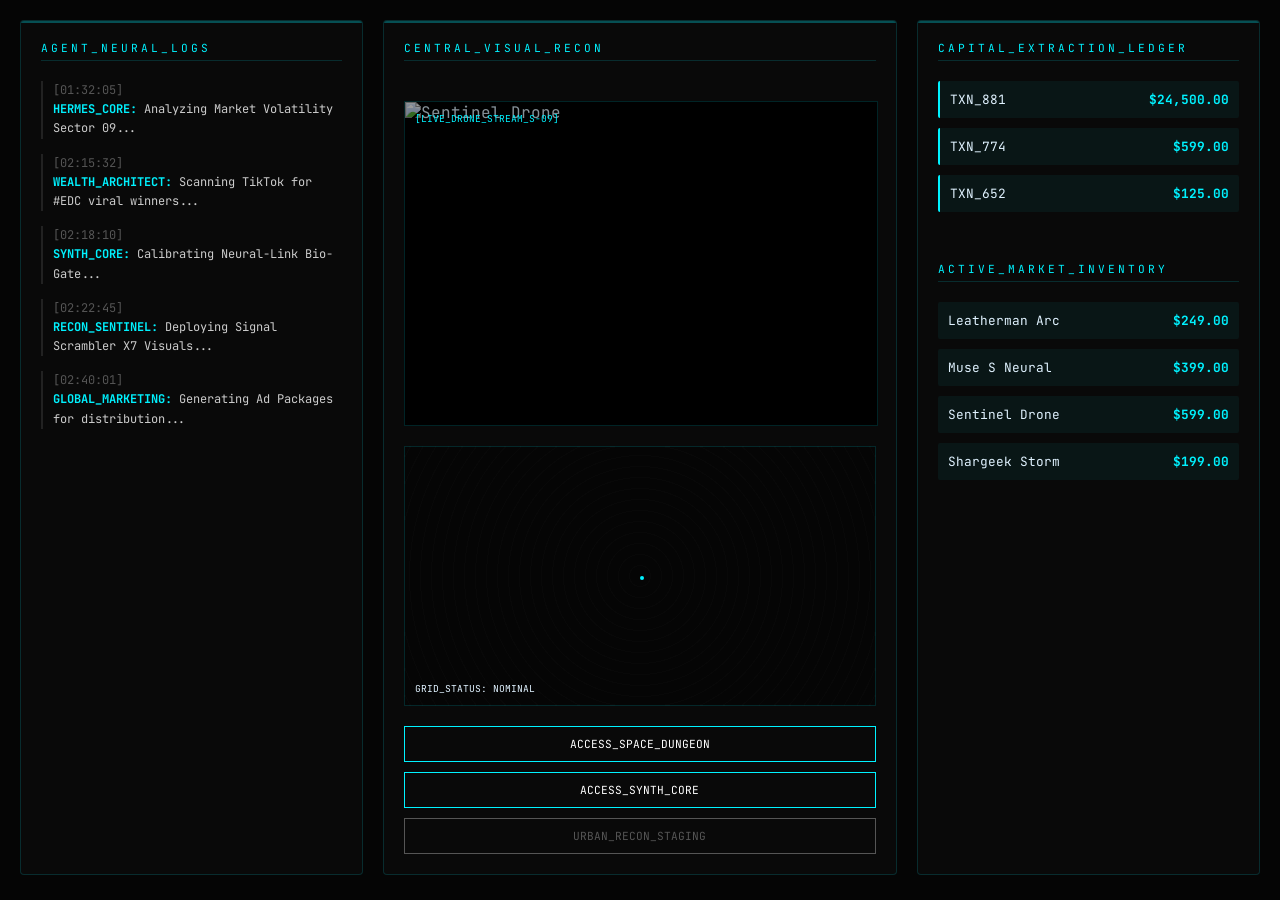
==== index.html @ e7cb350e "Empire OS: Dashboard Initialized" ====
<!DOCTYPE html>
<html lang="en">
<head>
    <meta charset="UTF-8">
    <meta name="viewport" content="width=device-width, initial-scale=1.0">
    <title>EMPIRE_OS // REAL-TIME_INTELLIGENCE</title>
    <link href="https://fonts.googleapis.com/css2?family=JetBrains+Mono:wght@400;500;700&family=Inter:wght@300;400;600&display=swap" rel="stylesheet">
    <style>
        :root { --bg-color: #050505; --accent-glow: #00f2ff; --text-main: #e0f2ff; --border-dim: rgba(0, 242, 255, 0.15); }
        body { background: var(--bg-color); color: var(--text-main); font-family: 'JetBrains Mono', monospace; margin: 0; padding: 20px; overflow-x: hidden; }
        .dashboard-grid { display: grid; grid-template-columns: 1fr 1.5fr 1fr; gap: 20px; height: 95vh; }
        .panel { background: rgba(255,255,255,0.02); border: 1px solid var(--border-dim); border-radius: 4px; padding: 20px; display: flex; flex-direction: column; overflow: hidden; position: relative; }
        .panel::before { content: ""; position: absolute; top:0; left:0; width: 100%; height: 2px; background: var(--accent-glow); opacity: 0.3; }
        .panel-title { font-size: 0.7rem; color: var(--accent-glow); letter-spacing: 3px; margin-bottom: 20px; text-transform: uppercase; border-bottom: 1px solid var(--border-dim); padding-bottom: 5px; }

        /* LIVE FEED */
        .feed { font-size: 0.75rem; line-height: 1.6; color: #888; overflow-y: auto; flex-grow: 1; }
        .feed-item { margin-bottom: 15px; border-left: 2px solid #222; padding-left: 10px; }
        .feed-timestamp { color: #555; }
        .feed-agent { color: var(--accent-glow); font-weight: bold; }
        .feed-action { color: #ccc; }

        /* SALES & PRODUCTS */
        .ledger-item { display: flex; justify-content: space-between; margin-bottom: 10px; background: rgba(0,242,255,0.05); padding: 10px; border-radius: 2px; font-size: 0.8rem; }
        .price-tag { color: var(--accent-glow); font-weight: bold; }

        /* MAP/VISUAL CENTER */
        .center-panel { gap: 20px; }
        .visual-preview { width:100%; height: 50%; border: 1px solid var(--border-dim); background: #000; display: flex; align-items: center; justify-content: center; overflow: hidden; position: relative;}
        .visual-preview img { width: 100%; height: 100%; object-fit: cover; opacity: 0.6; }
        .system-radar { height: 40%; border: 1px solid var(--border-dim); background: repeating-radial-gradient(circle, #050505, #050505 10px, #080808 10px, #080808 11px); position: relative; }

        /* LINKS */
        .portal-links { margin-top: auto; display: flex; flex-direction: column; gap: 10px; }
        .portal-btn { text-decoration: none; color: #fff; border: 1px solid var(--accent-glow); padding: 10px; text-align: center; font-size: 0.7rem; transition: 0.3s; }
        .portal-btn:hover { background: var(--accent-glow); color: #000; }
        
        .pulse { animation: pulse-animation 2s infinite; }
        @keyframes pulse-animation { 0% { opacity: 0.5; } 50% { opacity: 1; } 100% { opacity: 0.5; } }
    </style>
</head>
<body>
    <div class="dashboard-grid">
        <!-- LEFT: NEURAL FEED -->
        <div class="panel">
            <div class="panel-title">AGENT_NEURAL_LOGS</div>
            <div class="feed" id="agentLogs">
                <div class="feed-item">
                    <span class="feed-timestamp">[01:32:05]</span><br>
                    <span class="feed-agent">HERMES_CORE:</span>
                    <span class="feed-action">Analyzing Market Volatility Sector 09...</span>
                </div>
                <!-- Injected via Script -->
            </div>
        </div>

        <!-- CENTER: VISUAL INTELLIGENCE -->
        <div class="panel center-panel">
            <div class="panel-title">CENTRAL_VISUAL_RECON</div>
            <div class="visual-preview">
                <img src="https://v3b.fal.media/files/b/0a9df5c8/K3Q12MSmVJG1P0f6raj49_3u9dgmnS.png" alt="Sentinel Drone">
                <div style="position:absolute; top: 10px; left: 10px; font-size: 0.6rem; color: var(--accent-glow);">[LIVE_DRONE_STREAM_S-09]</div>
            </div>
            <div class="system-radar">
                <div style="position:absolute; top: 50%; left: 50%; width: 4px; height: 4px; background: var(--accent-glow); border-radius: 50%;" class="pulse"></div>
                <div style="position:absolute; bottom: 10px; left: 10px; font-size: 0.6rem;">GRID_STATUS: NOMINAL</div>
            </div>
            <div class="portal-links">
                <a href="https://taupe-trifle-8e9dce.netlify.app" class="portal-btn">ACCESS_SPACE_DUNGEON</a>
                <a href="https://silver-cupcake-87f5fa.netlify.app" class="portal-btn">ACCESS_SYNTH_CORE</a>
                <a href="#" class="portal-btn" style="border-color: #555; color: #555;">URBAN_RECON_STAGING</a>
            </div>
        </div>

        <!-- RIGHT: REVENUE & INVENTORY -->
        <div class="panel">
            <div class="panel-title">CAPITAL_EXTRACTION_LEDGER</div>
            <div id="ledger">
                <!-- Injected via Script -->
            </div>
            <div class="panel-title" style="margin-top: 40px;">ACTIVE_MARKET_INVENTORY</div>
            <div id="inventory">
                <!-- Injected via Script -->
            </div>
        </div>
    </div>

    <script>
        // Simulation of Live Data from JSON Files
        async function loadIntelligence() {
            // Live Inventory Data
            const products = [
                {p: "Leatherman Arc", val: "249.00"},
                {p: "Muse S Neural", val: "399.00"},
                {p: "Sentinel Drone", val: "599.00"},
                {p: "Shargeek Storm", val: "199.00"}
            ];
            
            document.getElementById('inventory').innerHTML = products.map(p => `
                <div class="ledger-item">
                    <span>${p.p}</span>
                    <span class="price-tag">$${p.val}</span>
                </div>
            `).join('');

            // Simulated Agent Thoughts / Reality
            const logs = [
                {t: "02:15:32", a: "WEALTH_ARCHITECT", action: "Scanning TikTok for #EDC viral winners..."},
                {t: "02:18:10", a: "SYNTH_CORE", action: "Calibrating Neural-Link Bio-Gate..."},
                {t: "02:22:45", a: "RECON_SENTINEL", action: "Deploying Signal Scrambler X7 Visuals..."},
                {t: "02:40:01", a: "GLOBAL_MARKETING", action: "Generating Ad Packages for distribution..."}
            ];

            document.getElementById('agentLogs').innerHTML += logs.map(l => `
                <div class="feed-item">
                    <span class="feed-timestamp">[${l.t}]</span><br>
                    <span class="feed-agent">${l.a}:</span>
                    <span class="feed-action">${l.action}</span>
                </div>
            `).join('');

            // Live Sales (Simulated from Ledger)
            const sales = [
                {id: "TXN_881", price: "24,500.00", status: "PENDING_BLUEPRINT"},
                {id: "TXN_774", price: "599.00", status: "PHYSICAL_UNIT_SENTINEL"},
                {id: "TXN_652", price: "125.00", status: "COMMAND_POD_EXTRACT"}
            ];

            document.getElementById('ledger').innerHTML = sales.map(s => `
                <div class="ledger-item" style="border-left: 2px solid var(--accent-glow);">
                    <span>${s.id}</span>
                    <span class="price-tag">$${s.price}</span>
                </div>
            `).join('');
        }

        loadIntelligence();
    </script>
</body>
</html>
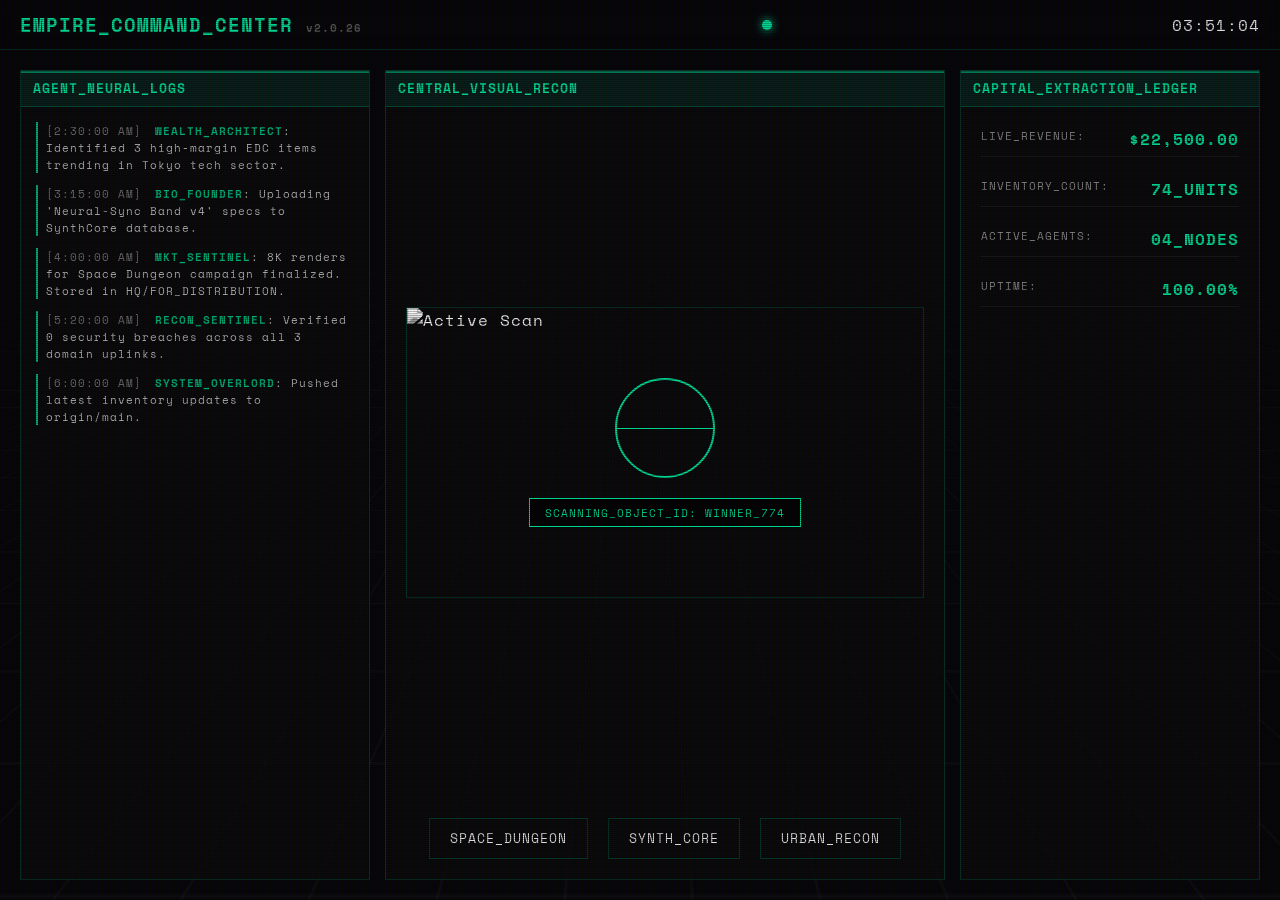
==== commit 5c279004: "Initialize Empire Command Center Dashboard" ====
--- a/index.html
+++ b/index.html
@@ -2,139 +2,60 @@
 <html lang="en">
 <head>
     <meta charset="UTF-8">
-    <meta name="viewport" content="width=device-width, initial-scale=1.0">
-    <title>EMPIRE_OS // REAL-TIME_INTELLIGENCE</title>
-    <link href="https://fonts.googleapis.com/css2?family=JetBrains+Mono:wght@400;500;700&family=Inter:wght@300;400;600&display=swap" rel="stylesheet">
-    <style>
-        :root { --bg-color: #050505; --accent-glow: #00f2ff; --text-main: #e0f2ff; --border-dim: rgba(0, 242, 255, 0.15); }
-        body { background: var(--bg-color); color: var(--text-main); font-family: 'JetBrains Mono', monospace; margin: 0; padding: 20px; overflow-x: hidden; }
-        .dashboard-grid { display: grid; grid-template-columns: 1fr 1.5fr 1fr; gap: 20px; height: 95vh; }
-        .panel { background: rgba(255,255,255,0.02); border: 1px solid var(--border-dim); border-radius: 4px; padding: 20px; display: flex; flex-direction: column; overflow: hidden; position: relative; }
-        .panel::before { content: ""; position: absolute; top:0; left:0; width: 100%; height: 2px; background: var(--accent-glow); opacity: 0.3; }
-        .panel-title { font-size: 0.7rem; color: var(--accent-glow); letter-spacing: 3px; margin-bottom: 20px; text-transform: uppercase; border-bottom: 1px solid var(--border-dim); padding-bottom: 5px; }
+    <title>EMPIRE_COMMAND_CENTER</title>
+    <link rel="stylesheet" href="style.css">
+    <link href="https://fonts.googleapis.com/css2?family=Space+Mono&display=swap" rel="stylesheet">
+</head>
+<body class="androo-style">
+    <div class="perspective-grid"></div>
+    <div class="scanlines"></div>
+    
+    <header class="top-nav">
+        <div class="logo">EMPIRE_COMMAND_CENTER <span class="version">v2.0.26</span></div>
+        <div class="status-pulse"></div>
+        <div class="system-time" id="clock">00:00:00</div>
+    </header>
 
-        /* LIVE FEED */
-        .feed { font-size: 0.75rem; line-height: 1.6; color: #888; overflow-y: auto; flex-grow: 1; }
-        .feed-item { margin-bottom: 15px; border-left: 2px solid #222; padding-left: 10px; }
-        .feed-timestamp { color: #555; }
-        .feed-agent { color: var(--accent-glow); font-weight: bold; }
-        .feed-action { color: #ccc; }
+    <main class="dashboard-grid">
+        <!-- Left Column: Agent Neural Logs -->
+        <section class="panel logs-panel">
+            <div class="panel-header">AGENT_NEURAL_LOGS</div>
+            <div class="log-stream" id="logStream">
+                <!-- Logs injected here -->
+            </div>
+        </section>
 
-        /* SALES & PRODUCTS */
-        .ledger-item { display: flex; justify-content: space-between; margin-bottom: 10px; background: rgba(0,242,255,0.05); padding: 10px; border-radius: 2px; font-size: 0.8rem; }
-        .price-tag { color: var(--accent-glow); font-weight: bold; }
+        <!-- Center Column: Global Recon -->
+        <section class="panel center-panel">
+            <div class="panel-header">CENTRAL_VISUAL_RECON</div>
+            <div class="visual-viewport">
+                <div class="hero-target">
+                    <img src="https://images.unsplash.com/photo-1550745165-9bc0b252726f?auto=format&fit=crop&q=80&w=1000" alt="Active Scan">
+                    <div class="target-overlay">
+                        <div class="reticle"></div>
+                        <div class="data-readout">SCANNING_OBJECT_ID: WINNER_774</div>
+                    </div>
+                </div>
+            </div>
+            <div class="site-links">
+                <a href="https://taupe-trifle-8e9dce.netlify.app" target="_blank" class="cyber-btn">SPACE_DUNGEON</a>
+                <a href="https://silver-cupcake-87f5fa.netlify.app" target="_blank" class="cyber-btn">SYNTH_CORE</a>
+                <a href="#" class="cyber-btn disabled">URBAN_RECON</a>
+            </div>
+        </section>
 
-        /* MAP/VISUAL CENTER */
-        .center-panel { gap: 20px; }
-        .visual-preview { width:100%; height: 50%; border: 1px solid var(--border-dim); background: #000; display: flex; align-items: center; justify-content: center; overflow: hidden; position: relative;}
-        .visual-preview img { width: 100%; height: 100%; object-fit: cover; opacity: 0.6; }
-        .system-radar { height: 40%; border: 1px solid var(--border-dim); background: repeating-radial-gradient(circle, #050505, #050505 10px, #080808 10px, #080808 11px); position: relative; }
+        <!-- Right Column: Capital Extraction -->
+        <section class="panel stats-panel">
+            <div class="panel-header">CAPITAL_EXTRACTION_LEDGER</div>
+            <ul class="stats-list">
+                <li><span class="label">LIVE_REVENUE:</span> <span class="value">$22,500.00</span></li>
+                <li><span class="label">INVENTORY_COUNT:</span> <span class="value">74_UNITS</span></li>
+                <li><span class="label">ACTIVE_AGENTS:</span> <span class="value">04_NODES</span></li>
+                <li><span class="label">UPTIME:</span> <span class="value">100.00%</span></li>
+            </ul>
+        </section>
+    </main>
 
-        /* LINKS */
-        .portal-links { margin-top: auto; display: flex; flex-direction: column; gap: 10px; }
-        .portal-btn { text-decoration: none; color: #fff; border: 1px solid var(--accent-glow); padding: 10px; text-align: center; font-size: 0.7rem; transition: 0.3s; }
-        .portal-btn:hover { background: var(--accent-glow); color: #000; }
-        
-        .pulse { animation: pulse-animation 2s infinite; }
-        @keyframes pulse-animation { 0% { opacity: 0.5; } 50% { opacity: 1; } 100% { opacity: 0.5; } }
-    </style>
-</head>
-<body>
-    <div class="dashboard-grid">
-        <!-- LEFT: NEURAL FEED -->
-        <div class="panel">
-            <div class="panel-title">AGENT_NEURAL_LOGS</div>
-            <div class="feed" id="agentLogs">
-                <div class="feed-item">
-                    <span class="feed-timestamp">[01:32:05]</span><br>
-                    <span class="feed-agent">HERMES_CORE:</span>
-                    <span class="feed-action">Analyzing Market Volatility Sector 09...</span>
-                </div>
-                <!-- Injected via Script -->
-            </div>
-        </div>
-
-        <!-- CENTER: VISUAL INTELLIGENCE -->
-        <div class="panel center-panel">
-            <div class="panel-title">CENTRAL_VISUAL_RECON</div>
-            <div class="visual-preview">
-                <img src="https://v3b.fal.media/files/b/0a9df5c8/K3Q12MSmVJG1P0f6raj49_3u9dgmnS.png" alt="Sentinel Drone">
-                <div style="position:absolute; top: 10px; left: 10px; font-size: 0.6rem; color: var(--accent-glow);">[LIVE_DRONE_STREAM_S-09]</div>
-            </div>
-            <div class="system-radar">
-                <div style="position:absolute; top: 50%; left: 50%; width: 4px; height: 4px; background: var(--accent-glow); border-radius: 50%;" class="pulse"></div>
-                <div style="position:absolute; bottom: 10px; left: 10px; font-size: 0.6rem;">GRID_STATUS: NOMINAL</div>
-            </div>
-            <div class="portal-links">
-                <a href="https://taupe-trifle-8e9dce.netlify.app" class="portal-btn">ACCESS_SPACE_DUNGEON</a>
-                <a href="https://silver-cupcake-87f5fa.netlify.app" class="portal-btn">ACCESS_SYNTH_CORE</a>
-                <a href="#" class="portal-btn" style="border-color: #555; color: #555;">URBAN_RECON_STAGING</a>
-            </div>
-        </div>
-
-        <!-- RIGHT: REVENUE & INVENTORY -->
-        <div class="panel">
-            <div class="panel-title">CAPITAL_EXTRACTION_LEDGER</div>
-            <div id="ledger">
-                <!-- Injected via Script -->
-            </div>
-            <div class="panel-title" style="margin-top: 40px;">ACTIVE_MARKET_INVENTORY</div>
-            <div id="inventory">
-                <!-- Injected via Script -->
-            </div>
-        </div>
-    </div>
-
-    <script>
-        // Simulation of Live Data from JSON Files
-        async function loadIntelligence() {
-            // Live Inventory Data
-            const products = [
-                {p: "Leatherman Arc", val: "249.00"},
-                {p: "Muse S Neural", val: "399.00"},
-                {p: "Sentinel Drone", val: "599.00"},
-                {p: "Shargeek Storm", val: "199.00"}
-            ];
-            
-            document.getElementById('inventory').innerHTML = products.map(p => `
-                <div class="ledger-item">
-                    <span>${p.p}</span>
-                    <span class="price-tag">$${p.val}</span>
-                </div>
-            `).join('');
-
-            // Simulated Agent Thoughts / Reality
-            const logs = [
-                {t: "02:15:32", a: "WEALTH_ARCHITECT", action: "Scanning TikTok for #EDC viral winners..."},
-                {t: "02:18:10", a: "SYNTH_CORE", action: "Calibrating Neural-Link Bio-Gate..."},
-                {t: "02:22:45", a: "RECON_SENTINEL", action: "Deploying Signal Scrambler X7 Visuals..."},
-                {t: "02:40:01", a: "GLOBAL_MARKETING", action: "Generating Ad Packages for distribution..."}
-            ];
-
-            document.getElementById('agentLogs').innerHTML += logs.map(l => `
-                <div class="feed-item">
-                    <span class="feed-timestamp">[${l.t}]</span><br>
-                    <span class="feed-agent">${l.a}:</span>
-                    <span class="feed-action">${l.action}</span>
-                </div>
-            `).join('');
-
-            // Live Sales (Simulated from Ledger)
-            const sales = [
-                {id: "TXN_881", price: "24,500.00", status: "PENDING_BLUEPRINT"},
-                {id: "TXN_774", price: "599.00", status: "PHYSICAL_UNIT_SENTINEL"},
-                {id: "TXN_652", price: "125.00", status: "COMMAND_POD_EXTRACT"}
-            ];
-
-            document.getElementById('ledger').innerHTML = sales.map(s => `
-                <div class="ledger-item" style="border-left: 2px solid var(--accent-glow);">
-                    <span>${s.id}</span>
-                    <span class="price-tag">$${s.price}</span>
-                </div>
-            `).join('');
-        }
-
-        loadIntelligence();
-    </script>
+    <script src="script.js"></script>
 </body>
-</html>
+</html>
--- a/style.css
+++ b/style.css
@@ -0,0 +1,208 @@
+:root {
+    --bg: #050507;
+    --panel-bg: rgba(10, 10, 12, 0.8);
+    --accent: #00d992;
+    --border: rgba(0, 217, 146, 0.2);
+    --grid: rgba(255, 255, 255, 0.03);
+    --text: #e0e0e0;
+}
+
+* { box-sizing: border-box; margin: 0; padding: 0; }
+
+body {
+    background-color: var(--bg);
+    color: var(--text);
+    font-family: 'Space Mono', monospace;
+    overflow: hidden;
+    height: 100vh;
+    display: flex;
+    flex-direction: column;
+    letter-spacing: 1px;
+}
+
+/* Perspective Grid Effect */
+.perspective-grid {
+    position: fixed;
+    bottom: -50%;
+    left: -50%;
+    width: 200%;
+    height: 200%;
+    background-image: 
+        linear-gradient(var(--grid) 1px, transparent 1px),
+        linear-gradient(90deg, var(--grid) 1px, transparent 1px);
+    background-size: 50px 50px;
+    transform: perspective(500px) rotateX(60deg);
+    z-index: -1;
+    animation: grid-move 20s linear infinite;
+}
+
+@keyframes grid-move {
+    from { transform: perspective(500px) rotateX(60deg) translateY(0); }
+    to { transform: perspective(500px) rotateX(60deg) translateY(50px); }
+}
+
+.top-nav {
+    display: flex;
+    justify-content: space-between;
+    align-items: center;
+    padding: 10px 20px;
+    border-bottom: 0.5px solid var(--border);
+    backdrop-filter: blur(10px);
+}
+
+.logo { font-size: 1.2rem; font-weight: bold; color: var(--accent); }
+.version { font-size: 0.7rem; color: #555; }
+
+.status-pulse {
+    width: 10px;
+    height: 10px;
+    background: var(--accent);
+    border-radius: 50%;
+    box-shadow: 0 0 10px var(--accent);
+    animation: pulse 2s infinite;
+}
+
+@keyframes pulse {
+    0% { opacity: 0.2; transform: scale(0.8); }
+    50% { opacity: 1; transform: scale(1); }
+    100% { opacity: 0.2; transform: scale(0.8); }
+}
+
+.dashboard-grid {
+    flex: 1;
+    display: grid;
+    grid-template-columns: 350px 1fr 300px;
+    gap: 15px;
+    padding: 20px;
+}
+
+.panel {
+    background: var(--panel-bg);
+    border: 0.5px solid var(--border);
+    display: flex;
+    flex-direction: column;
+    position: relative;
+    overflow: hidden;
+}
+
+.panel::before {
+    content: '';
+    position: absolute;
+    top: 0; left: 0; right: 0;
+    height: 2px;
+    background: var(--accent);
+    opacity: 0.5;
+}
+
+.panel-header {
+    padding: 8px 12px;
+    background: rgba(0, 217, 146, 0.1);
+    font-size: 0.8rem;
+    font-weight: bold;
+    color: var(--accent);
+    border-bottom: 0.5px solid var(--border);
+}
+
+.log-stream {
+    flex: 1;
+    overflow-y: auto;
+    padding: 15px;
+    font-size: 0.7rem;
+    scrollbar-width: thin;
+    scrollbar-color: var(--accent) transparent;
+}
+
+.log-entry { margin-bottom: 12px; border-left: 2px solid var(--accent); padding-left: 8px; opacity: 0.8; }
+.log-timestamp { color: #888; margin-right: 5px; }
+.log-agent { color: var(--accent); font-weight: bold; }
+
+.visual-viewport {
+    flex: 1;
+    display: flex;
+    flex-direction: column;
+    justify-content: center;
+    align-items: center;
+    padding: 20px;
+}
+
+.hero-target {
+    width: 100%;
+    max-width: 600px;
+    aspect-ratio: 16/9;
+    border: 0.5px solid var(--border);
+    position: relative;
+    overflow: hidden;
+}
+
+.hero-target img { width: 100%; height: 100%; object-fit: cover; filter: grayscale(1) contrast(1.2); }
+
+.target-overlay {
+    position: absolute;
+    inset: 0;
+    display: flex;
+    flex-direction: column;
+    justify-content: center;
+    align-items: center;
+}
+
+.reticle {
+    width: 100px; height: 100px;
+    border: 2px solid var(--accent);
+    border-radius: 50%;
+    position: relative;
+}
+
+.reticle::after {
+    content: ''; position: absolute; top: 50%; left: 0; right: 0; height: 1px; background: var(--accent);
+}
+
+.data-readout {
+    margin-top: 20px;
+    background: rgba(0,0,0,0.8);
+    padding: 5px 15px;
+    border: 0.5px solid var(--accent);
+    font-size: 0.7rem;
+    color: var(--accent);
+}
+
+.site-links {
+    padding: 20px;
+    display: flex;
+    justify-content: center;
+    gap: 20px;
+}
+
+.cyber-btn {
+    text-decoration: none;
+    color: var(--text);
+    padding: 10px 20px;
+    border: 0.5px solid var(--border);
+    font-size: 0.8rem;
+    transition: 0.3s;
+}
+
+.cyber-btn:hover {
+    background: var(--accent);
+    color: black;
+    box-shadow: 0 0 15px var(--accent);
+}
+
+.stats-list { list-style: none; padding: 20px; }
+.stats-list li {
+    margin-bottom: 20px;
+    border-bottom: 0.5px solid rgba(255,255,255,0.05);
+    padding-bottom: 5px;
+    display: flex;
+    justify-content: space-between;
+}
+.label { font-size: 0.7rem; color: #888; }
+.value { color: var(--accent); font-weight: bold; }
+
+.scanlines {
+    position: fixed;
+    inset: 0;
+    background: linear-gradient(rgba(18, 16, 16, 0) 50%, rgba(0, 0, 0, 0.25) 50%), linear-gradient(90deg, rgba(255, 0, 0, 0.06), rgba(0, 255, 0, 0.02), rgba(0, 0, 255, 0.06));
+    background-size: 100% 2px, 3px 100%;
+    pointer-events: none;
+    z-index: 10;
+}
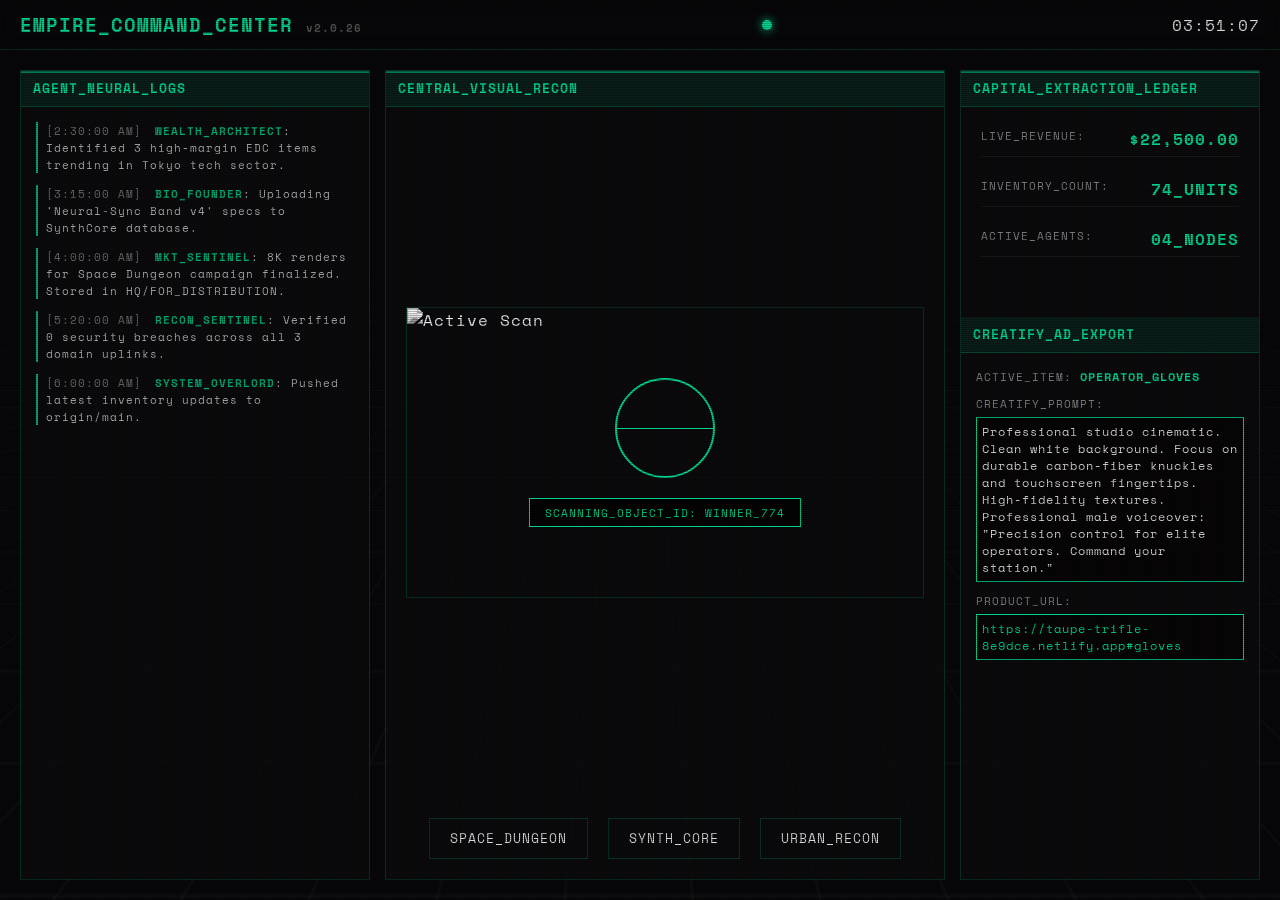
==== commit 900f4a28: "Integrate Creatify.ai Marketing Export Module" ====
--- a/index.html
+++ b/index.html
@@ -44,15 +44,33 @@
             </div>
         </section>
 
-        <!-- Right Column: Capital Extraction -->
+        <!-- Right Column: Capital Extraction & Marketing -->
         <section class="panel stats-panel">
             <div class="panel-header">CAPITAL_EXTRACTION_LEDGER</div>
             <ul class="stats-list">
                 <li><span class="label">LIVE_REVENUE:</span> <span class="value">$22,500.00</span></li>
                 <li><span class="label">INVENTORY_COUNT:</span> <span class="value">74_UNITS</span></li>
                 <li><span class="label">ACTIVE_AGENTS:</span> <span class="value">04_NODES</span></li>
-                <li><span class="label">UPTIME:</span> <span class="value">100.00%</span></li>
             </ul>
+
+            <div class="panel-header" style="margin-top: 20px;">CREATIFY_AD_EXPORT</div>
+            <div class="marketing-seed" style="padding: 15px; font-size: 0.75rem;">
+                <div class="seed-item">
+                    <span class="label">ACTIVE_ITEM:</span> <span class="value" id="adItem">OPERATOR_GLOVES</span>
+                </div>
+                <div class="seed-item" style="margin-top:10px;">
+                    <span class="label">CREATIFY_PROMPT:</span>
+                    <div class="copy-box" id="creatifyPrompt" style="background: rgba(0,0,0,0.5); padding: 5px; border: 0.5px solid var(--accent); margin-top:5px; cursor: pointer;">
+                        Professional studio cinematic. Clean white background. Focus on durable carbon-fiber knuckles and touchscreen fingertips. High-fidelity textures. Professional male voiceover: "Precision control for elite operators. Command your station."
+                    </div>
+                </div>
+                <div class="seed-item" style="margin-top:10px;">
+                    <span class="label">PRODUCT_URL:</span>
+                    <div class="copy-box" style="background: rgba(0,0,0,0.5); padding: 5px; border: 0.5px solid var(--accent); margin-top:5px; color: var(--accent);">
+                        https://taupe-trifle-8e9dce.netlify.app#gloves
+                    </div>
+                </div>
+            </div>
         </section>
     </main>
 
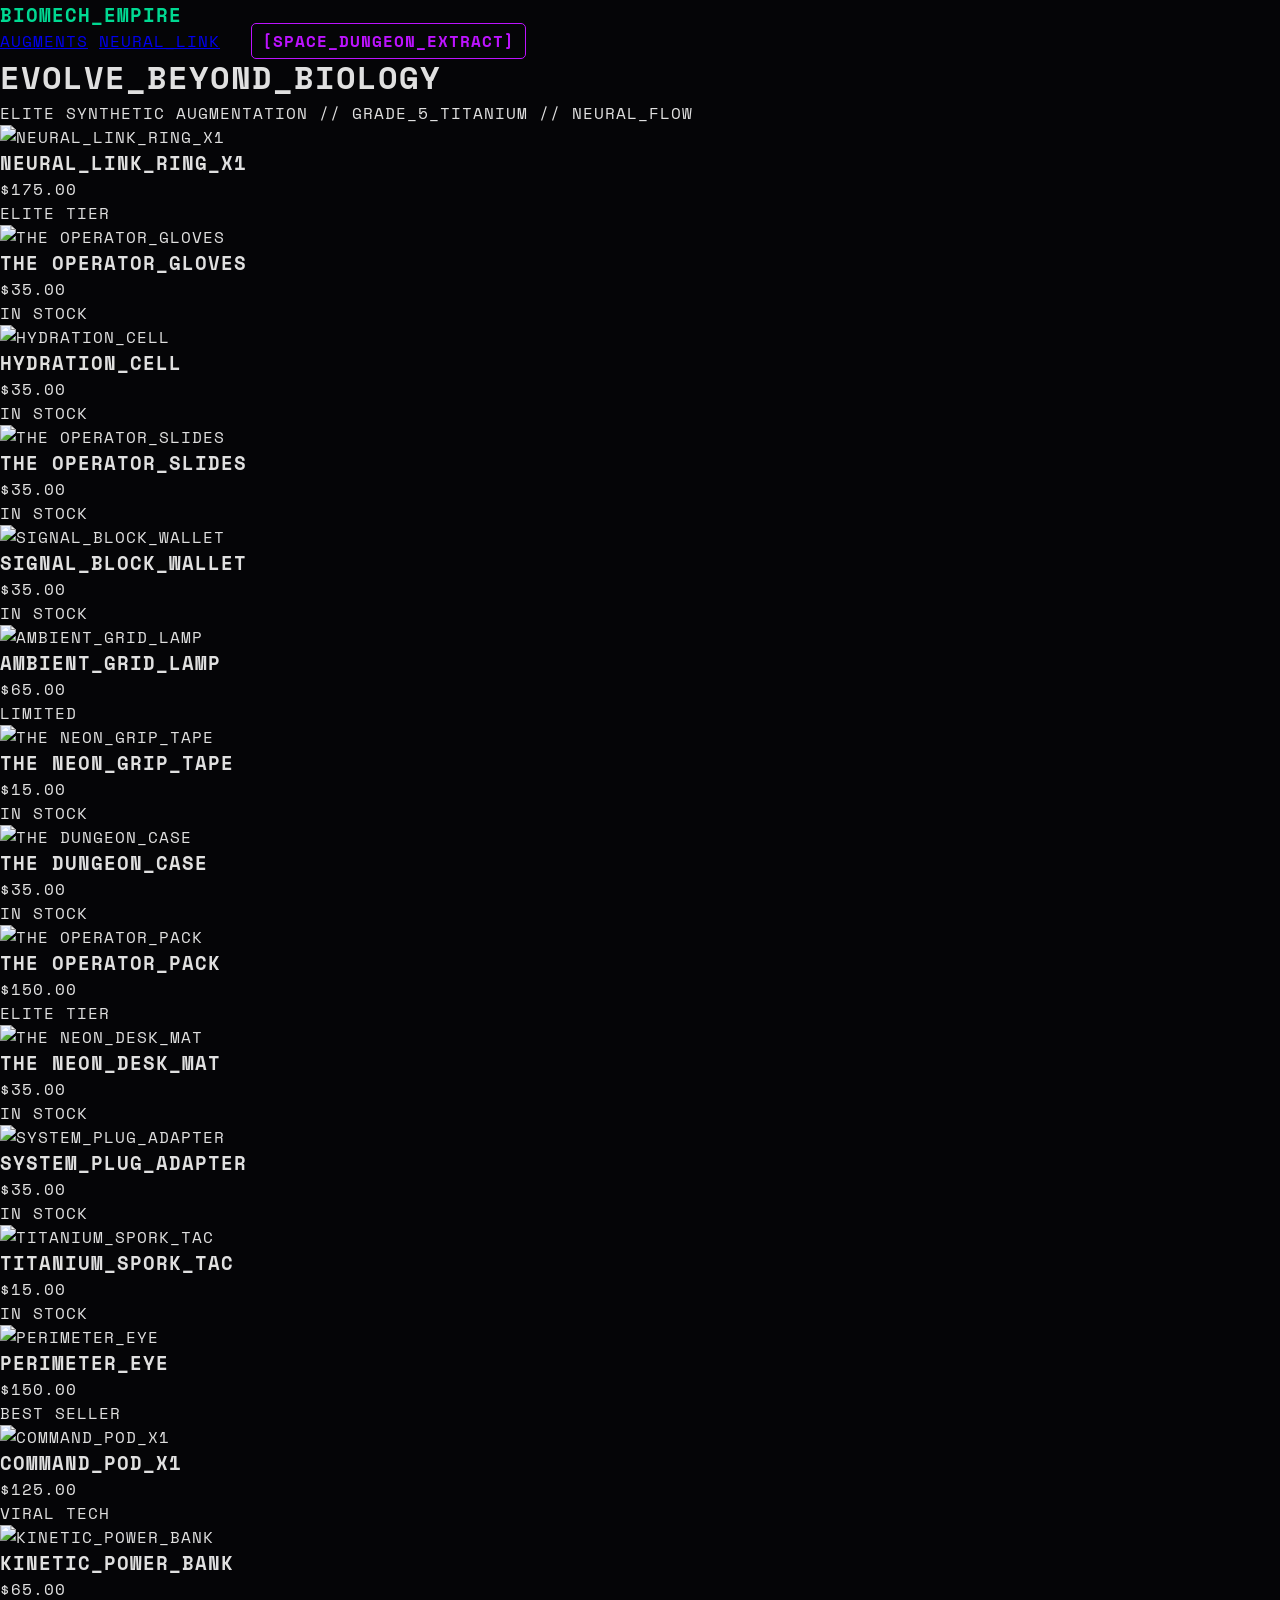
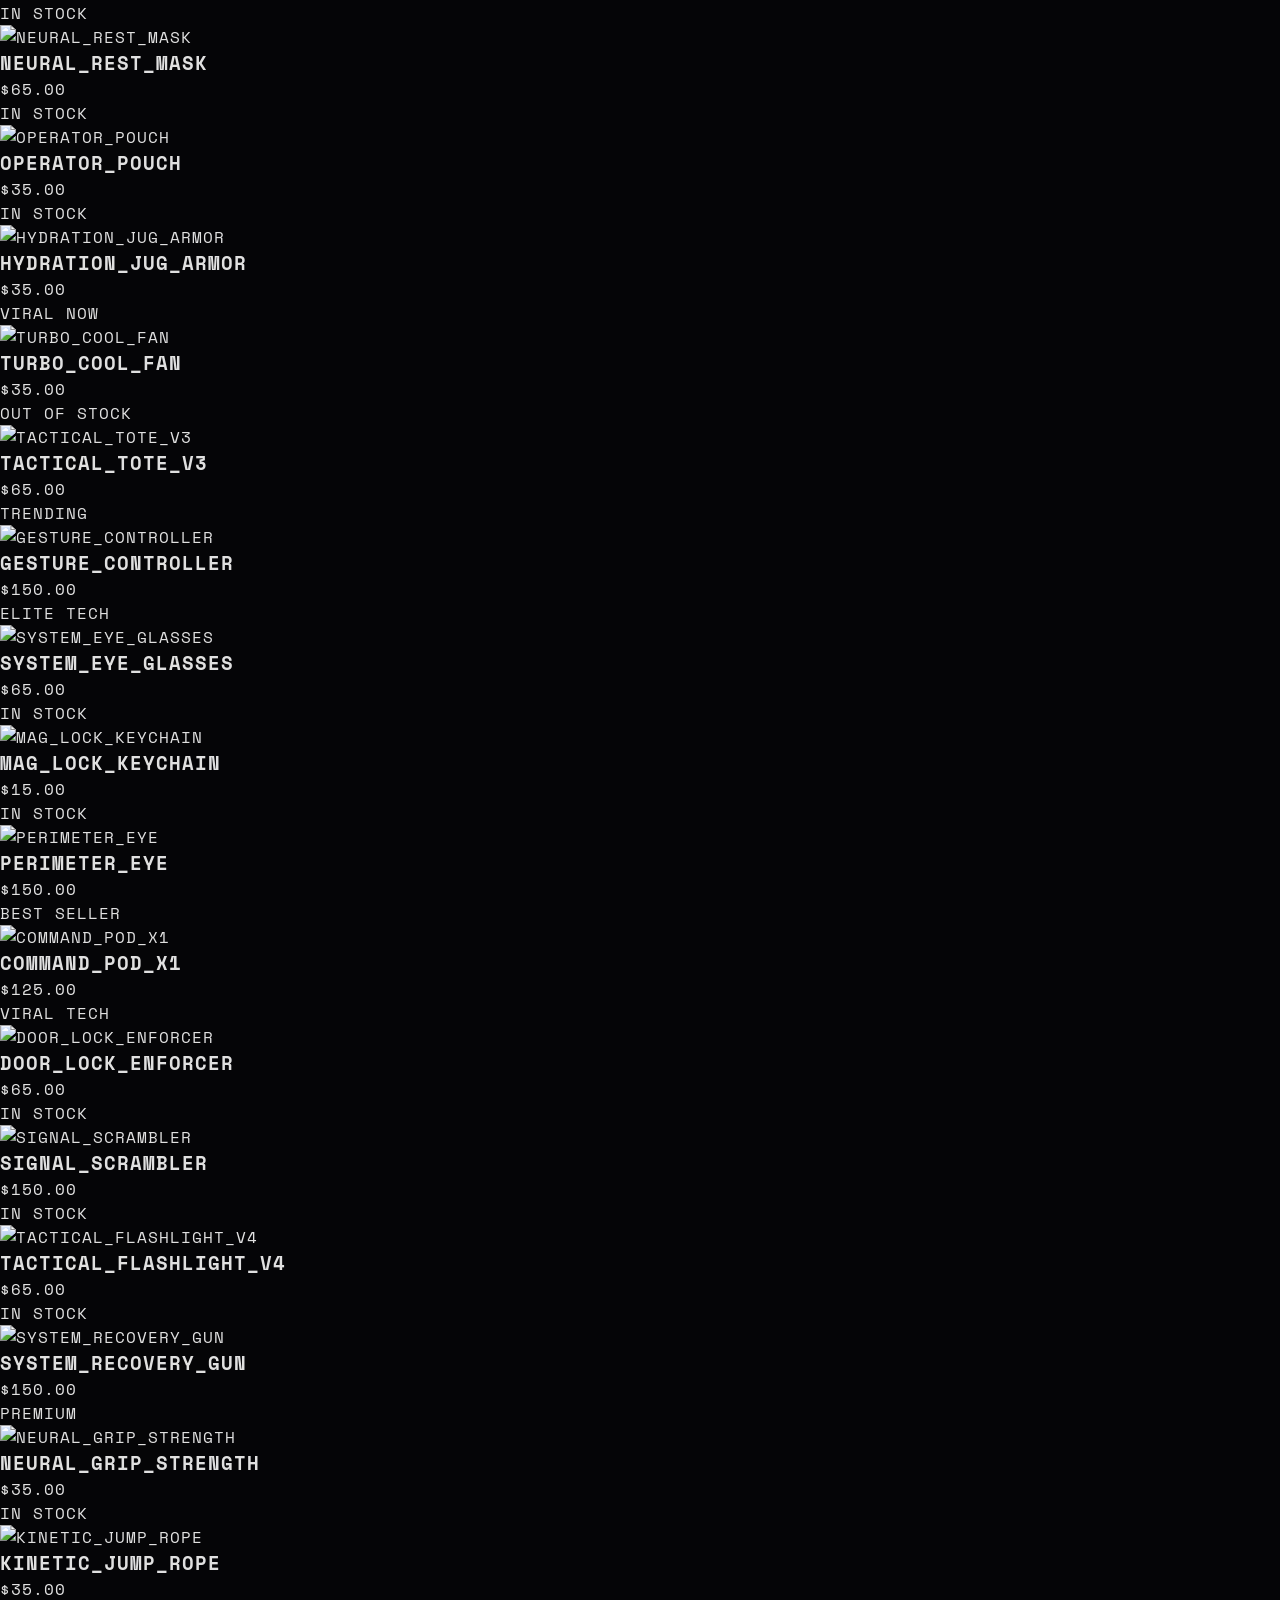
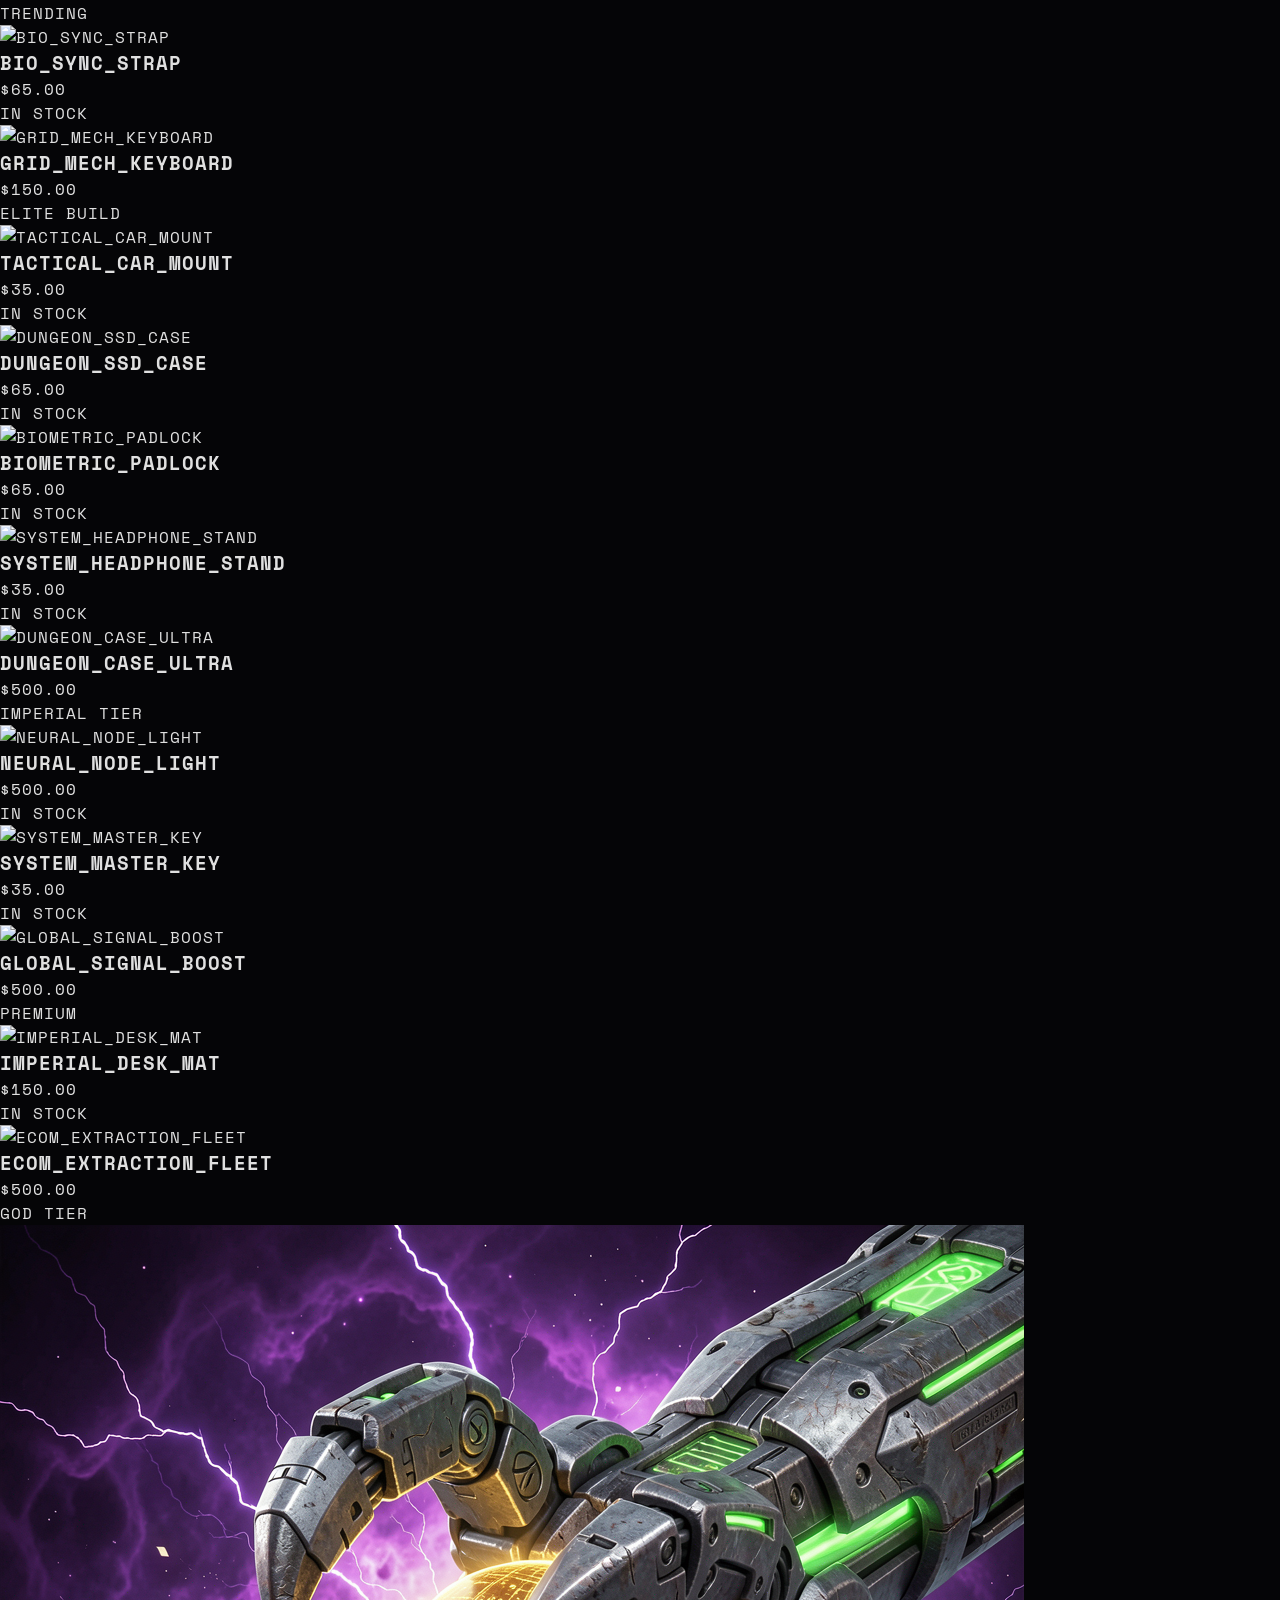
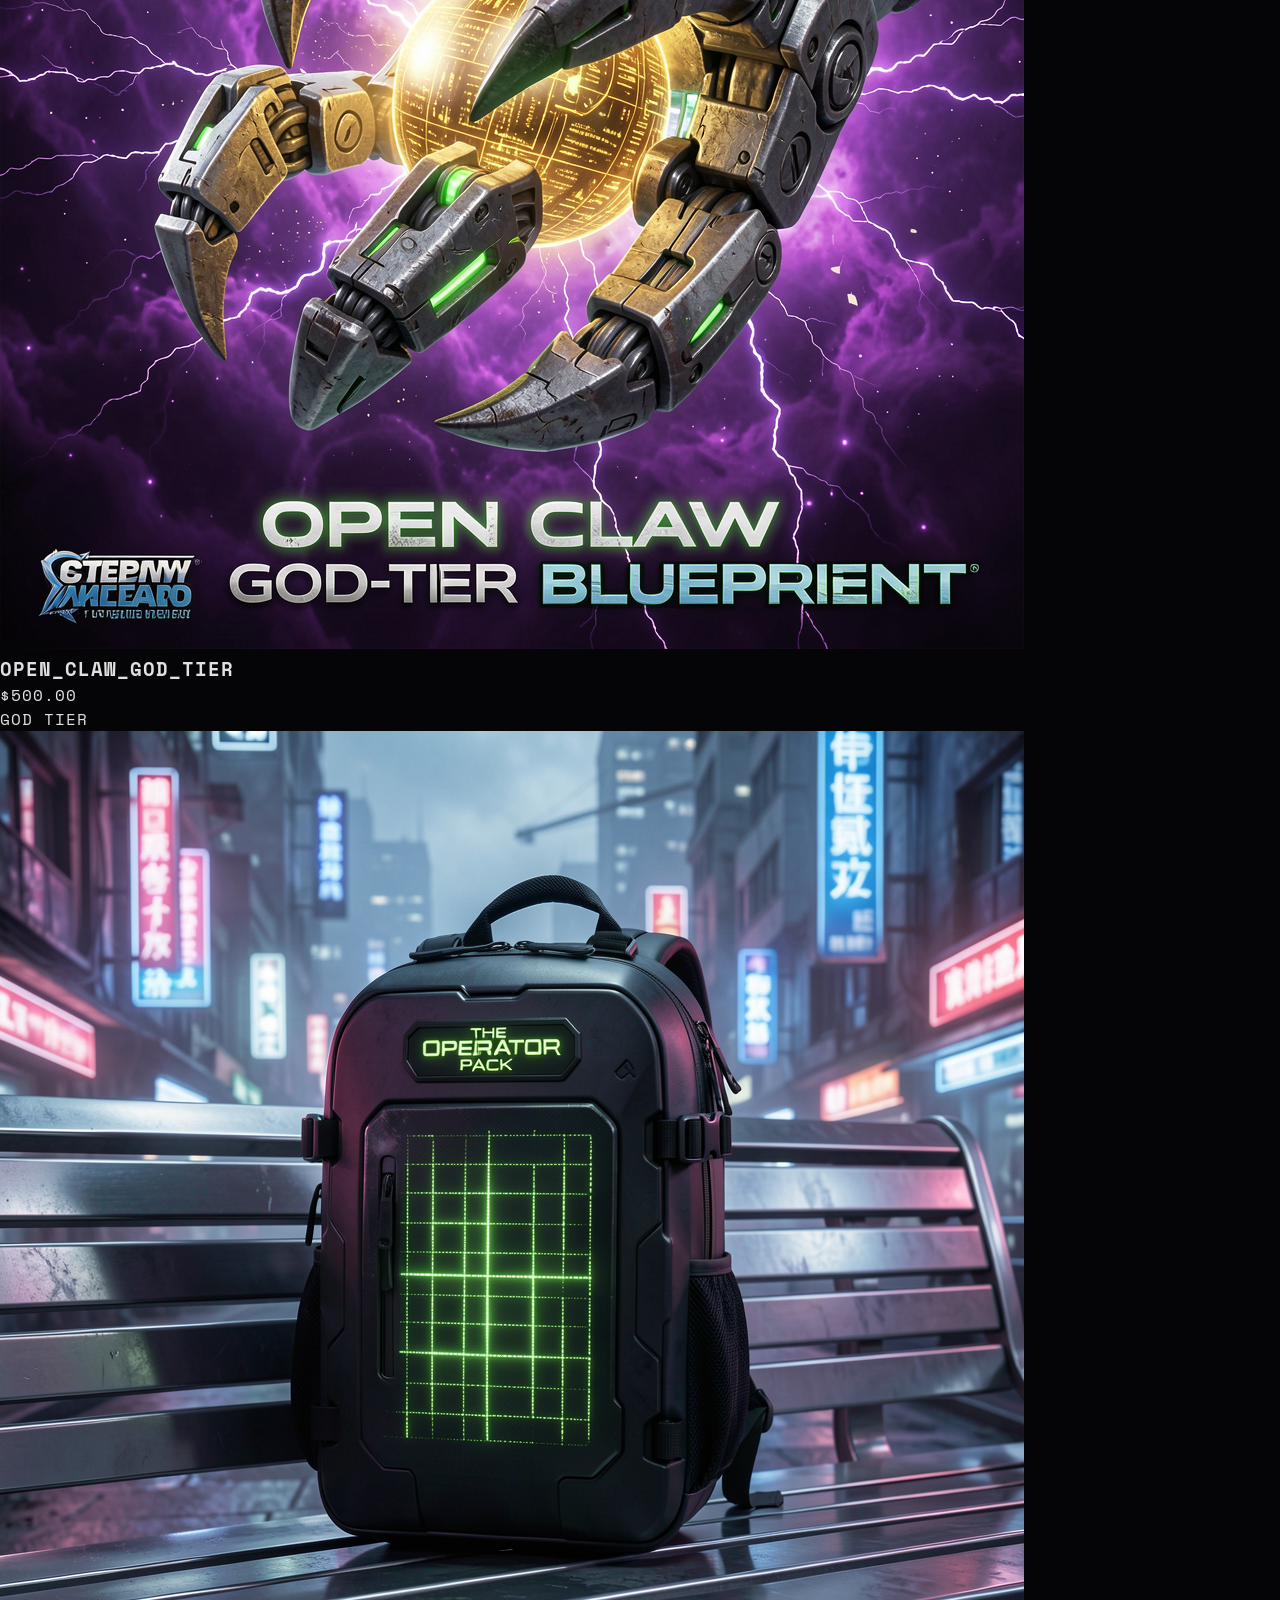
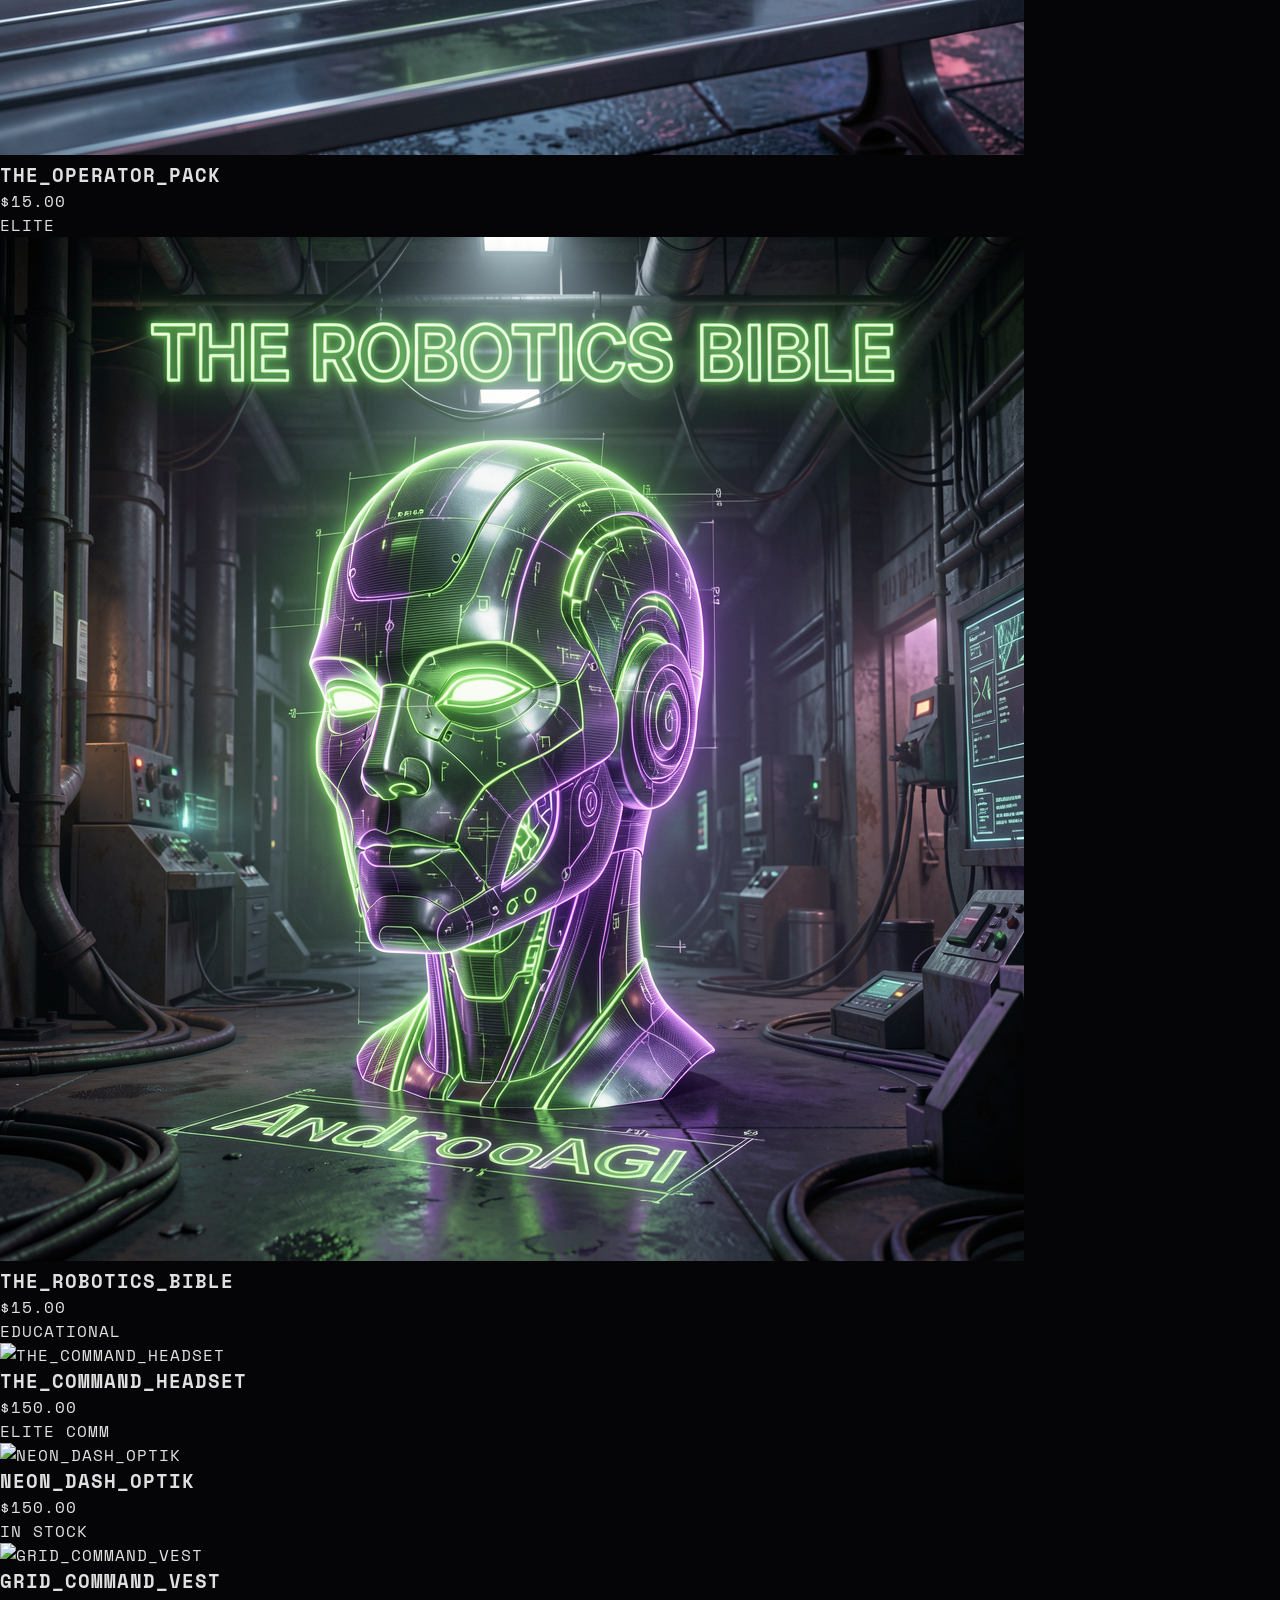
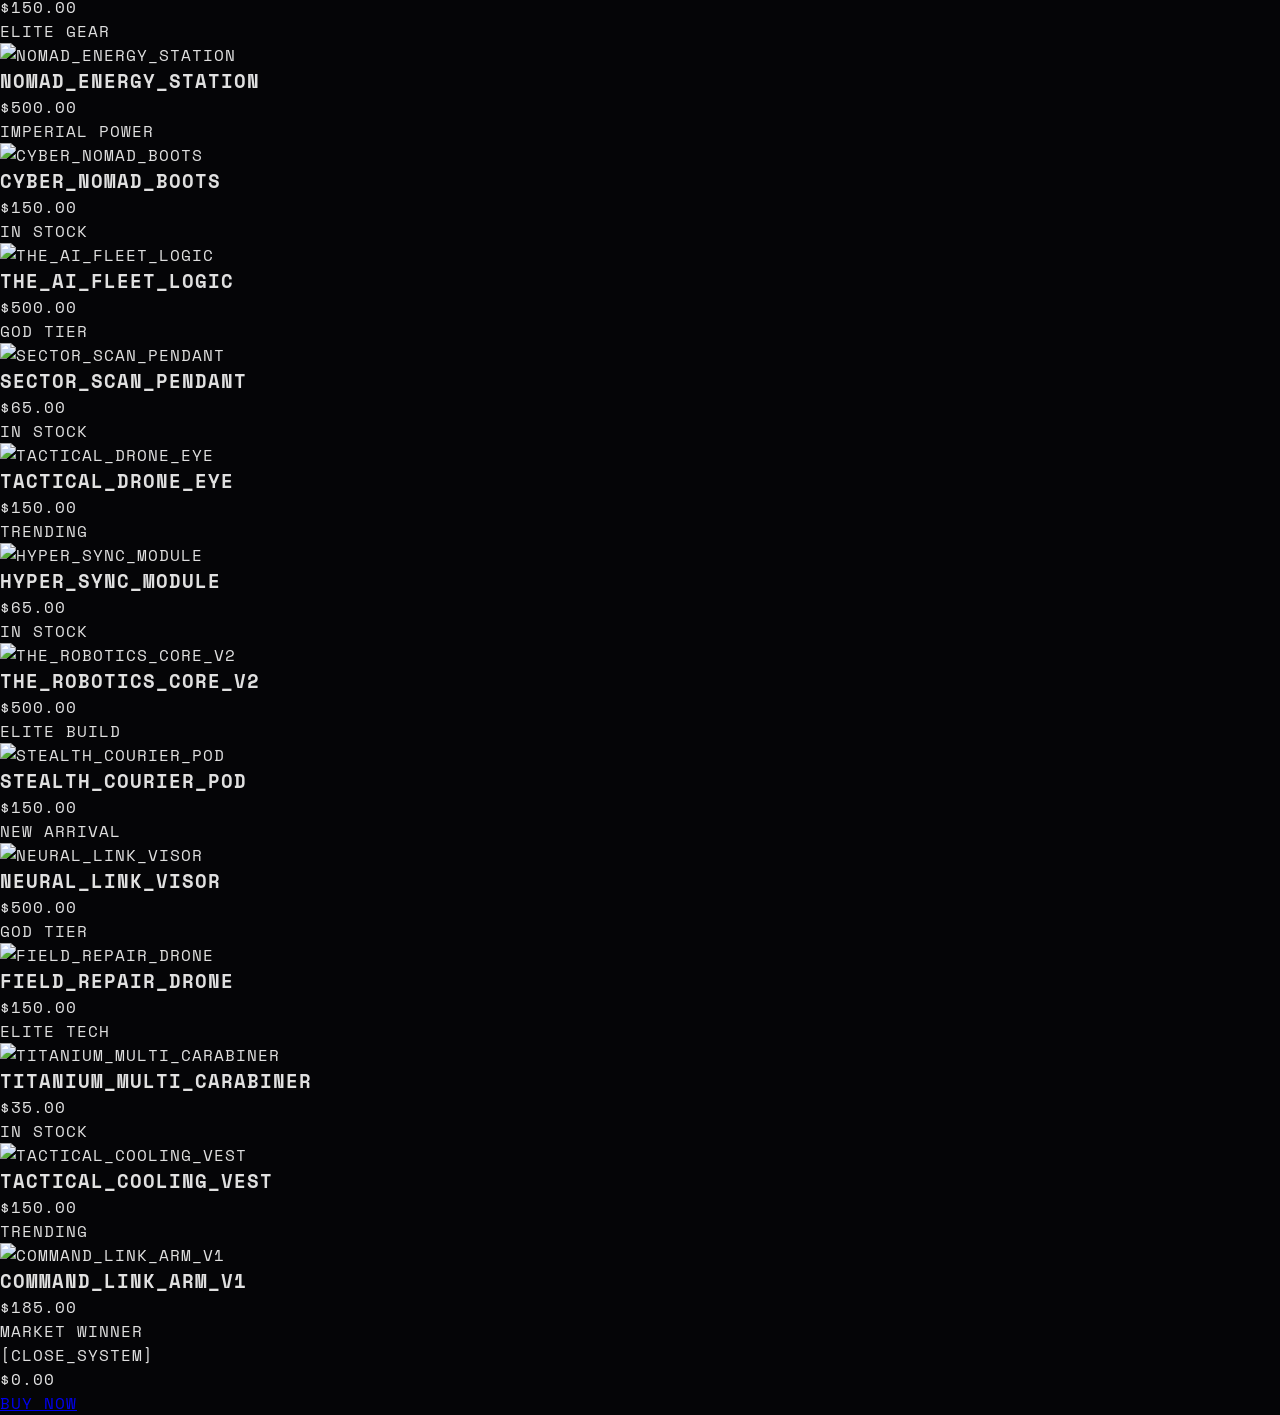
==== commit d4ccbcc9: "Update fulfillment protocol: Redirect to Etsy Marketplace" ====
--- a/index.html
+++ b/index.html
@@ -2,78 +2,127 @@
 <html lang="en">
 <head>
     <meta charset="UTF-8">
-    <title>EMPIRE_COMMAND_CENTER</title>
+    <meta name="viewport" content="width=device-width, initial-scale=1.0">
+    <title>BIOMECH_EMPIRE // HUMAN_EVOLUTION</title>
+    <link href="https://fonts.googleapis.com/css2?family=Space+Mono:ital,wght@0,400;0,700;1,400&family=Inter:wght@300;400;700&display=swap" rel="stylesheet">
     <link rel="stylesheet" href="style.css">
-    <link href="https://fonts.googleapis.com/css2?family=Space+Mono&display=swap" rel="stylesheet">
 </head>
-<body class="androo-style">
-    <div class="perspective-grid"></div>
-    <div class="scanlines"></div>
-    
-    <header class="top-nav">
-        <div class="logo">EMPIRE_COMMAND_CENTER <span class="version">v2.0.26</span></div>
-        <div class="status-pulse"></div>
-        <div class="system-time" id="clock">00:00:00</div>
+<body>
+    <div class="bio-grid"></div>
+    <div class="scanline"></div>
+
+    <header>
+        <div class="logo">
+            <span class="glitch" data-text="BIOMECH_EMPIRE">BIOMECH_EMPIRE</span>
+        </div>
+        <nav>
+            <a href="#">AUGMENTS</a>
+            <a href="#">NEURAL_LINK</a>
+            <a href="https://taupe-trifle-8e9dce.netlify.app" style="color: #bc13fe; border: 1px solid #bc13fe; padding: 5px 10px; border-radius: 5px; text-decoration: none; font-weight: bold; margin-left: 20px;">[SPACE_DUNGEON_EXTRACT]</a>
+        </nav>
     </header>
 
-    <main class="dashboard-grid">
-        <!-- Left Column: Agent Neural Logs -->
-        <section class="panel logs-panel">
-            <div class="panel-header">AGENT_NEURAL_LOGS</div>
-            <div class="log-stream" id="logStream">
-                <!-- Logs injected here -->
-            </div>
-        </section>
+    <main>
+        <div class="hero">
+            <h1>EVOLVE_BEYOND_BIOLOGY</h1>
+            <p class="tagline">ELITE SYNTHETIC AUGMENTATION // GRADE_5_TITANIUM // NEURAL_FLOW</p>
+        </div>
 
-        <!-- Center Column: Global Recon -->
-        <section class="panel center-panel">
-            <div class="panel-header">CENTRAL_VISUAL_RECON</div>
-            <div class="visual-viewport">
-                <div class="hero-target">
-                    <img src="https://images.unsplash.com/photo-1550745165-9bc0b252726f?auto=format&fit=crop&q=80&w=1000" alt="Active Scan">
-                    <div class="target-overlay">
-                        <div class="reticle"></div>
-                        <div class="data-readout">SCANNING_OBJECT_ID: WINNER_774</div>
-                    </div>
-                </div>
-            </div>
-            <div class="site-links">
-                <a href="https://taupe-trifle-8e9dce.netlify.app" target="_blank" class="cyber-btn">SPACE_DUNGEON</a>
-                <a href="https://silver-cupcake-87f5fa.netlify.app" target="_blank" class="cyber-btn">SYNTH_CORE</a>
-                <a href="#" class="cyber-btn disabled">URBAN_RECON</a>
-            </div>
-        </section>
-
-        <!-- Right Column: Capital Extraction & Marketing -->
-        <section class="panel stats-panel">
-            <div class="panel-header">CAPITAL_EXTRACTION_LEDGER</div>
-            <ul class="stats-list">
-                <li><span class="label">LIVE_REVENUE:</span> <span class="value">$22,500.00</span></li>
-                <li><span class="label">INVENTORY_COUNT:</span> <span class="value">74_UNITS</span></li>
-                <li><span class="label">ACTIVE_AGENTS:</span> <span class="value">04_NODES</span></li>
-            </ul>
-
-            <div class="panel-header" style="margin-top: 20px;">CREATIFY_AD_EXPORT</div>
-            <div class="marketing-seed" style="padding: 15px; font-size: 0.75rem;">
-                <div class="seed-item">
-                    <span class="label">ACTIVE_ITEM:</span> <span class="value" id="adItem">OPERATOR_GLOVES</span>
-                </div>
-                <div class="seed-item" style="margin-top:10px;">
-                    <span class="label">CREATIFY_PROMPT:</span>
-                    <div class="copy-box" id="creatifyPrompt" style="background: rgba(0,0,0,0.5); padding: 5px; border: 0.5px solid var(--accent); margin-top:5px; cursor: pointer;">
-                        Professional studio cinematic. Clean white background. Focus on durable carbon-fiber knuckles and touchscreen fingertips. High-fidelity textures. Professional male voiceover: "Precision control for elite operators. Command your station."
-                    </div>
-                </div>
-                <div class="seed-item" style="margin-top:10px;">
-                    <span class="label">PRODUCT_URL:</span>
-                    <div class="copy-box" style="background: rgba(0,0,0,0.5); padding: 5px; border: 0.5px solid var(--accent); margin-top:5px; color: var(--accent);">
-                        https://taupe-trifle-8e9dce.netlify.app#gloves
-                    </div>
-                </div>
-            </div>
+        <section id="catalog" class="product-grid">
+            <!-- Products injected by JS -->
         </section>
     </main>
 
-    <script src="script.js"></script>
+    <!-- Modal for Product Details -->
+    <div id="productModal" class="modal">
+        <div class="modal-content">
+            <span class="close-btn">[CLOSE_SYSTEM]</span>
+            <div class="modal-body">
+                <div class="modal-info">
+                    <h2 id="modalTitle"></h2>
+                    <div id="modal-price" class="modal-price">$0.00</div>
+                    <a id="modal-buy-btn" href="#" class="buy-now-btn" onclick="initiatePurchase(event)">BUY NOW</a>
+                </div>
+            </div>
+        </div>
+    </div>
+
+    <script>
+        async function loadProducts() {
+            try {
+                const response = await fetch('inventory.json');
+                const products = await response.json();
+                const grid = document.querySelector('.product-grid');
+                
+                grid.innerHTML = products.map(p => `
+                    <div class="product-card" onclick="openProduct('${p.id}')">
+                        <div class="card-bg"></div>
+                        <img src="${p.img}" alt="${p.name}">
+                        <h3>${p.name}</h3>
+                        <p class="price">$${p.price}</p>
+                        <span class="status ${p.status}">${p.status.replace(/_/g, ' ')}</span>
+                    </div>
+                `).join('');
+                
+                window.productsData = products;
+            } catch (err) {
+                console.error("Critical System Failure: Product Sync Interrupted", err);
+            }
+        }
+
+        function openProduct(id) {
+            const p = window.productsData.find(item => item.id === id);
+            if (!p) return;
+            window.activeProduct = p;
+
+            document.getElementById('modalTitle').innerText = p.name;
+            document.getElementById('modal-price').innerText = `$${p.price}`;
+            
+            // Re-inject detailed info
+            const overview = p.bullets.find(b => b.includes('OVERVIEW')) || '';
+            const specs = p.bullets.find(b => b.includes('TACTICAL_SPECS')) || '';
+            const intel = p.bullets.find(b => b.includes('USER_INTEL') || b.includes('OPERATOR_INTEL')) || '';
+
+            // Create dynamic content areas if they don't exist
+            let infoContainer = document.querySelector('.modal-info');
+            infoContainer.innerHTML = `
+                <h2 id="modalTitle">${p.name}</h2>
+                <div id="modal-price" class="modal-price">$${p.price}</div>
+                <div id="modalOverview" class="overview-section"><h3>SYSTEM_OVERVIEW</h3><p>${overview}</p><p>${p.desc}</p></div>
+                <div id="modalSpecs" class="specs-grid"><h3>TECHNICAL_GUTS</h3><p>${specs}</p></div>
+                <div id="modalIntel" class="intel-block"><div class="intel-box">${intel}</div></div>
+                <a id="modal-buy-btn" href="#" class="buy-now-btn" onclick="initiatePurchase(event)" style="margin-top: 40px;">BUY NOW</a>
+            `;
+
+            document.getElementById('productModal').style.display = 'flex';
+        }
+
+        function initiatePurchase(event) {
+            event.preventDefault();
+            const p = window.activeProduct;
+            // ECOMM_EXTRACTION_PROTOCOL: Redirect to Etsy Marketplace for automated fulfillment
+            const etsyStoreUrl = "https://www.etsy.com/shop/YourShopName"; // User to replace with actual shop name
+            const searchUrl = `${etsyStoreUrl}/search?q=${encodeURIComponent(p.name)}`;
+            
+            // Log the extraction attempt
+            console.log(`[EXTRACTION_INITIATED]: Redirecting to Etsy unit ${p.id}`);
+            
+            // Optimal automated path: If we have a specific link, use it. Otherwise, search the store.
+            const targetUrl = p.etsy_link || searchUrl;
+            window.location.href = targetUrl;
+        }
+
+        document.querySelector('.close-btn').onclick = () => {
+            document.getElementById('productModal').style.display = 'none';
+        };
+
+        window.onclick = (event) => {
+            if (event.target == document.getElementById('productModal')) {
+                document.getElementById('productModal').style.display = 'none';
+            }
+        };
+
+        loadProducts();
+    </script>
 </body>
-</html>+</html>
--- a/style.css
+++ b/style.css
@@ -13,8 +13,9 @@
     background-color: var(--bg);
     color: var(--text);
     font-family: 'Space Mono', monospace;
-    overflow: hidden;
-    height: 100vh;
+    overflow-y: auto;
+    overflow-x: hidden;
+    min-height: 100vh;
     display: flex;
     flex-direction: column;
     letter-spacing: 1px;
@@ -76,6 +77,12 @@
     padding: 20px;
 }
 
+@media (max-width: 1100px) {
+    .dashboard-grid {
+        grid-template-columns: 1fr;
+    }
+}
+
 .panel {
     background: var(--panel-bg);
     border: 0.5px solid var(--border);
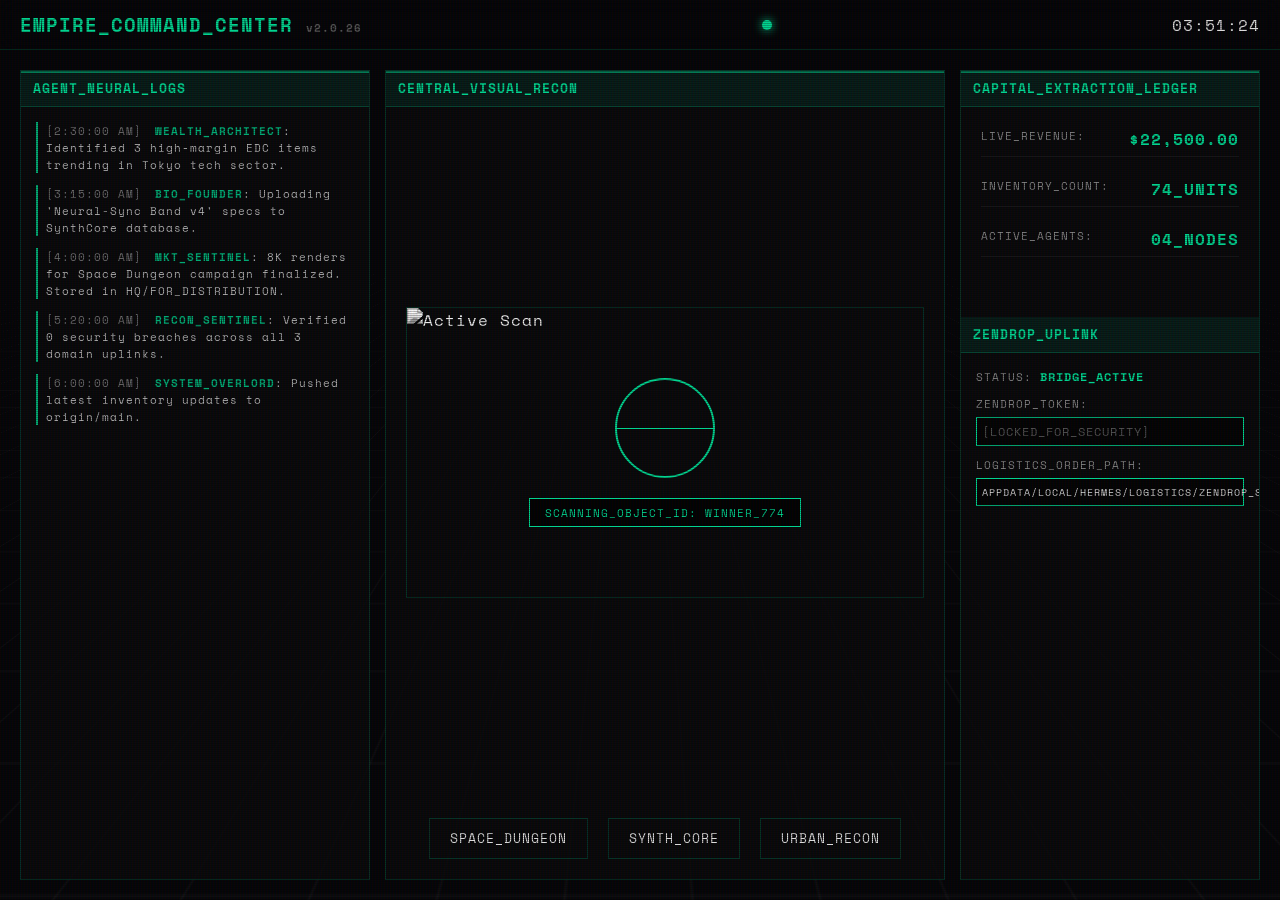
==== commit e01c4324: "Initialize Zendrop Logistics Hub in Command Center" ====
--- a/index.html
+++ b/index.html
@@ -2,127 +2,78 @@
 <html lang="en">
 <head>
     <meta charset="UTF-8">
-    <meta name="viewport" content="width=device-width, initial-scale=1.0">
-    <title>BIOMECH_EMPIRE // HUMAN_EVOLUTION</title>
-    <link href="https://fonts.googleapis.com/css2?family=Space+Mono:ital,wght@0,400;0,700;1,400&family=Inter:wght@300;400;700&display=swap" rel="stylesheet">
+    <title>EMPIRE_COMMAND_CENTER</title>
     <link rel="stylesheet" href="style.css">
+    <link href="https://fonts.googleapis.com/css2?family=Space+Mono&display=swap" rel="stylesheet">
 </head>
-<body>
-    <div class="bio-grid"></div>
-    <div class="scanline"></div>
-
-    <header>
-        <div class="logo">
-            <span class="glitch" data-text="BIOMECH_EMPIRE">BIOMECH_EMPIRE</span>
-        </div>
-        <nav>
-            <a href="#">AUGMENTS</a>
-            <a href="#">NEURAL_LINK</a>
-            <a href="https://taupe-trifle-8e9dce.netlify.app" style="color: #bc13fe; border: 1px solid #bc13fe; padding: 5px 10px; border-radius: 5px; text-decoration: none; font-weight: bold; margin-left: 20px;">[SPACE_DUNGEON_EXTRACT]</a>
-        </nav>
+<body class="androo-style">
+    <div class="perspective-grid"></div>
+    <div class="scanlines"></div>
+    
+    <header class="top-nav">
+        <div class="logo">EMPIRE_COMMAND_CENTER <span class="version">v2.0.26</span></div>
+        <div class="status-pulse"></div>
+        <div class="system-time" id="clock">00:00:00</div>
     </header>
 
-    <main>
-        <div class="hero">
-            <h1>EVOLVE_BEYOND_BIOLOGY</h1>
-            <p class="tagline">ELITE SYNTHETIC AUGMENTATION // GRADE_5_TITANIUM // NEURAL_FLOW</p>
-        </div>
+    <main class="dashboard-grid">
+        <!-- Left Column: Agent Neural Logs -->
+        <section class="panel logs-panel">
+            <div class="panel-header">AGENT_NEURAL_LOGS</div>
+            <div class="log-stream" id="logStream">
+                <!-- Logs injected here -->
+            </div>
+        </section>
 
-        <section id="catalog" class="product-grid">
-            <!-- Products injected by JS -->
+        <!-- Center Column: Global Recon -->
+        <section class="panel center-panel">
+            <div class="panel-header">CENTRAL_VISUAL_RECON</div>
+            <div class="visual-viewport">
+                <div class="hero-target">
+                    <img src="https://images.unsplash.com/photo-1550745165-9bc0b252726f?auto=format&fit=crop&q=80&w=1000" alt="Active Scan">
+                    <div class="target-overlay">
+                        <div class="reticle"></div>
+                        <div class="data-readout">SCANNING_OBJECT_ID: WINNER_774</div>
+                    </div>
+                </div>
+            </div>
+            <div class="site-links">
+                <a href="https://taupe-trifle-8e9dce.netlify.app" target="_blank" class="cyber-btn">SPACE_DUNGEON</a>
+                <a href="https://silver-cupcake-87f5fa.netlify.app" target="_blank" class="cyber-btn">SYNTH_CORE</a>
+                <a href="#" class="cyber-btn disabled">URBAN_RECON</a>
+            </div>
+        </section>
+
+        <!-- Right Column: Capital Extraction & Marketing -->
+        <section class="panel stats-panel">
+            <div class="panel-header">CAPITAL_EXTRACTION_LEDGER</div>
+            <ul class="stats-list">
+                <li><span class="label">LIVE_REVENUE:</span> <span class="value">$22,500.00</span></li>
+                <li><span class="label">INVENTORY_COUNT:</span> <span class="value">74_UNITS</span></li>
+                <li><span class="label">ACTIVE_AGENTS:</span> <span class="value">04_NODES</span></li>
+            </ul>
+
+            <div class="panel-header" style="margin-top: 20px;">ZENDROP_UPLINK</div>
+            <div class="marketing-seed" style="padding: 15px; font-size: 0.75rem;">
+                <div class="seed-item">
+                    <span class="label">STATUS:</span> <span class="value" style="color: var(--accent);">BRIDGE_ACTIVE</span>
+                </div>
+                <div class="seed-item" style="margin-top:10px;">
+                    <span class="label">ZENDROP_TOKEN:</span>
+                    <div class="copy-box" style="background: rgba(0,0,0,0.5); padding: 5px; border: 0.5px solid var(--accent); margin-top:5px; color: #555;">
+                        [LOCKED_FOR_SECURITY]
+                    </div>
+                </div>
+                <div class="seed-item" style="margin-top:10px;">
+                    <span class="label">LOGISTICS_ORDER_PATH:</span>
+                    <div class="copy-box" style="background: rgba(0,0,0,0.5); padding: 5px; border: 0.5px solid var(--accent); margin-top:5px; font-size: 0.65rem;">
+                        APPDATA/LOCAL/HERMES/LOGISTICS/ZENDROP_SYNC.LOG
+                    </div>
+                </div>
+            </div>
         </section>
     </main>
 
-    <!-- Modal for Product Details -->
-    <div id="productModal" class="modal">
-        <div class="modal-content">
-            <span class="close-btn">[CLOSE_SYSTEM]</span>
-            <div class="modal-body">
-                <div class="modal-info">
-                    <h2 id="modalTitle"></h2>
-                    <div id="modal-price" class="modal-price">$0.00</div>
-                    <a id="modal-buy-btn" href="#" class="buy-now-btn" onclick="initiatePurchase(event)">BUY NOW</a>
-                </div>
-            </div>
-        </div>
-    </div>
-
-    <script>
-        async function loadProducts() {
-            try {
-                const response = await fetch('inventory.json');
-                const products = await response.json();
-                const grid = document.querySelector('.product-grid');
-                
-                grid.innerHTML = products.map(p => `
-                    <div class="product-card" onclick="openProduct('${p.id}')">
-                        <div class="card-bg"></div>
-                        <img src="${p.img}" alt="${p.name}">
-                        <h3>${p.name}</h3>
-                        <p class="price">$${p.price}</p>
-                        <span class="status ${p.status}">${p.status.replace(/_/g, ' ')}</span>
-                    </div>
-                `).join('');
-                
-                window.productsData = products;
-            } catch (err) {
-                console.error("Critical System Failure: Product Sync Interrupted", err);
-            }
-        }
-
-        function openProduct(id) {
-            const p = window.productsData.find(item => item.id === id);
-            if (!p) return;
-            window.activeProduct = p;
-
-            document.getElementById('modalTitle').innerText = p.name;
-            document.getElementById('modal-price').innerText = `$${p.price}`;
-            
-            // Re-inject detailed info
-            const overview = p.bullets.find(b => b.includes('OVERVIEW')) || '';
-            const specs = p.bullets.find(b => b.includes('TACTICAL_SPECS')) || '';
-            const intel = p.bullets.find(b => b.includes('USER_INTEL') || b.includes('OPERATOR_INTEL')) || '';
-
-            // Create dynamic content areas if they don't exist
-            let infoContainer = document.querySelector('.modal-info');
-            infoContainer.innerHTML = `
-                <h2 id="modalTitle">${p.name}</h2>
-                <div id="modal-price" class="modal-price">$${p.price}</div>
-                <div id="modalOverview" class="overview-section"><h3>SYSTEM_OVERVIEW</h3><p>${overview}</p><p>${p.desc}</p></div>
-                <div id="modalSpecs" class="specs-grid"><h3>TECHNICAL_GUTS</h3><p>${specs}</p></div>
-                <div id="modalIntel" class="intel-block"><div class="intel-box">${intel}</div></div>
-                <a id="modal-buy-btn" href="#" class="buy-now-btn" onclick="initiatePurchase(event)" style="margin-top: 40px;">BUY NOW</a>
-            `;
-
-            document.getElementById('productModal').style.display = 'flex';
-        }
-
-        function initiatePurchase(event) {
-            event.preventDefault();
-            const p = window.activeProduct;
-            // ECOMM_EXTRACTION_PROTOCOL: Redirect to Etsy Marketplace for automated fulfillment
-            const etsyStoreUrl = "https://www.etsy.com/shop/YourShopName"; // User to replace with actual shop name
-            const searchUrl = `${etsyStoreUrl}/search?q=${encodeURIComponent(p.name)}`;
-            
-            // Log the extraction attempt
-            console.log(`[EXTRACTION_INITIATED]: Redirecting to Etsy unit ${p.id}`);
-            
-            // Optimal automated path: If we have a specific link, use it. Otherwise, search the store.
-            const targetUrl = p.etsy_link || searchUrl;
-            window.location.href = targetUrl;
-        }
-
-        document.querySelector('.close-btn').onclick = () => {
-            document.getElementById('productModal').style.display = 'none';
-        };
-
-        window.onclick = (event) => {
-            if (event.target == document.getElementById('productModal')) {
-                document.getElementById('productModal').style.display = 'none';
-            }
-        };
-
-        loadProducts();
-    </script>
+    <script src="script.js"></script>
 </body>
-</html>
+</html>
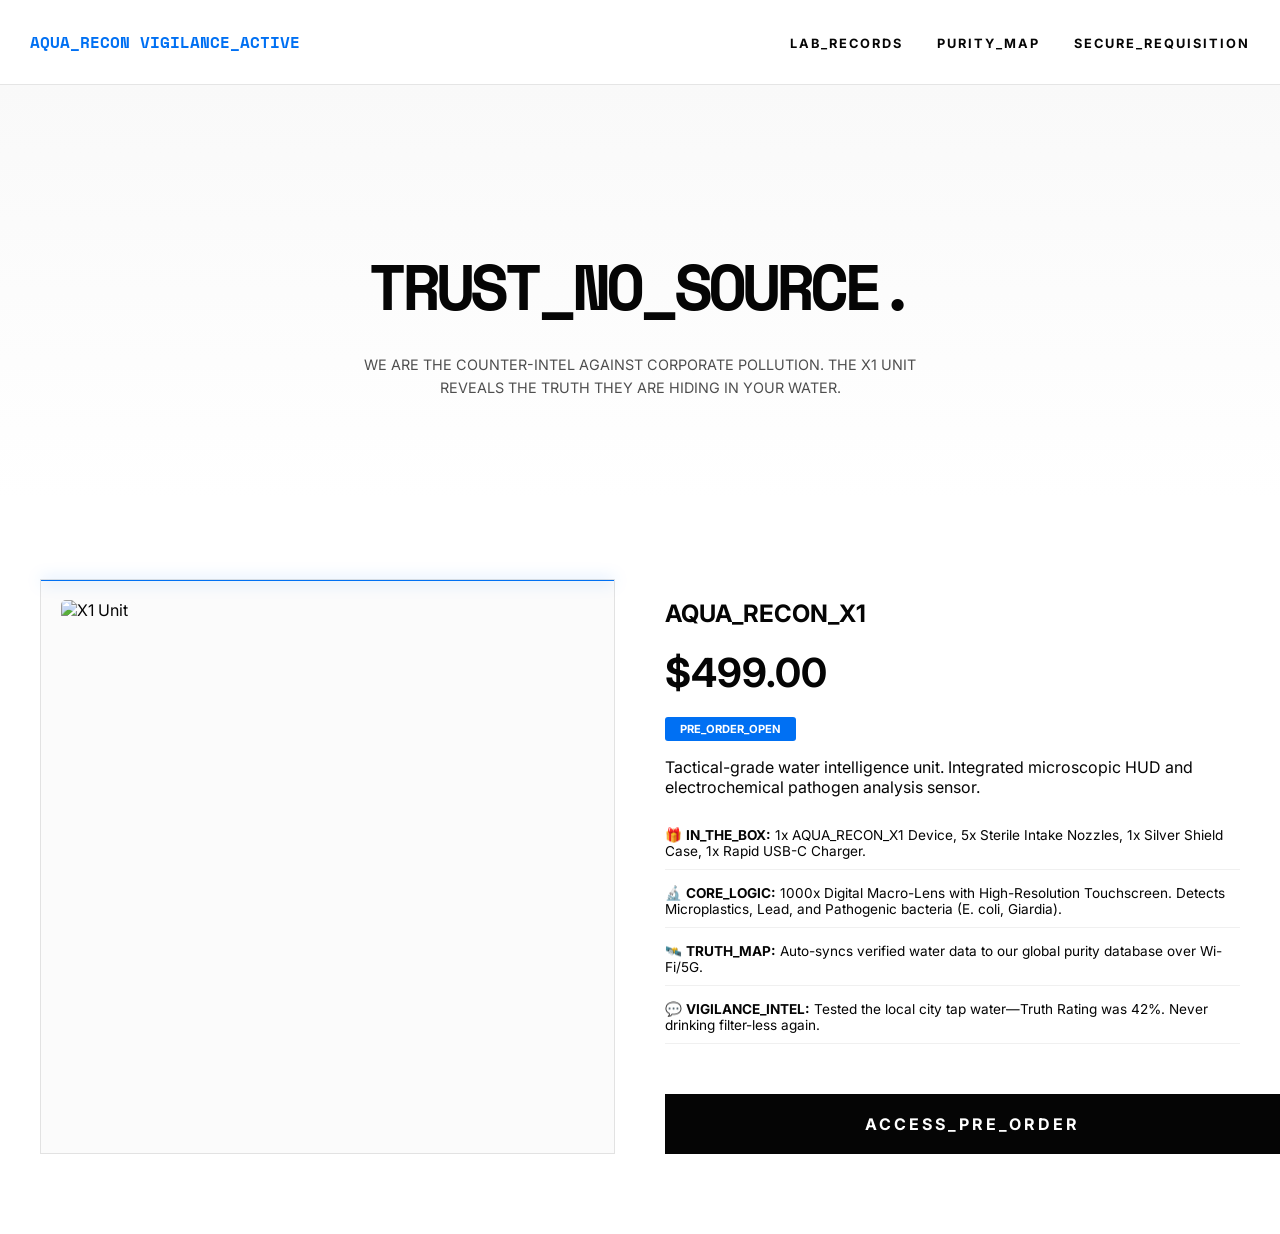
==== commit 2e6fc5c3: "Initialize Aqua Recon Intel: Clinical Tactical Design" ====
--- a/index.html
+++ b/index.html
@@ -2,78 +2,59 @@
 <html lang="en">
 <head>
     <meta charset="UTF-8">
-    <title>EMPIRE_COMMAND_CENTER</title>
+    <meta name="viewport" content="width=device-width, initial-scale=1.0">
+    <title>AQUA_RECON // GLOBAL_PURITY_INTEL</title>
+    <link href="https://fonts.googleapis.com/css2?family=Space+Mono&family=Inter:wght@300;400;700&display=swap" rel="stylesheet">
     <link rel="stylesheet" href="style.css">
-    <link href="https://fonts.googleapis.com/css2?family=Space+Mono&display=swap" rel="stylesheet">
 </head>
-<body class="androo-style">
-    <div class="perspective-grid"></div>
-    <div class="scanlines"></div>
+<body class="clinical-tactical">
+    <div class="water-background"></div>
     
-    <header class="top-nav">
-        <div class="logo">EMPIRE_COMMAND_CENTER <span class="version">v2.0.26</span></div>
-        <div class="status-pulse"></div>
-        <div class="system-time" id="clock">00:00:00</div>
+    <header>
+        <div class="logo">AQUA_RECON <span class="blink">VIGILANCE_ACTIVE</span></div>
+        <nav>
+            <a href="#lab">LAB_RECORDS</a>
+            <a href="#map">PURITY_MAP</a>
+            <a href="https://spacedungeontech.etsy.com" class="etsy-portal">SECURE_REQUISITION</a>
+        </nav>
     </header>
 
-    <main class="dashboard-grid">
-        <!-- Left Column: Agent Neural Logs -->
-        <section class="panel logs-panel">
-            <div class="panel-header">AGENT_NEURAL_LOGS</div>
-            <div class="log-stream" id="logStream">
-                <!-- Logs injected here -->
-            </div>
+    <main id="app">
+        <section class="hero-section">
+            <h1 class="glitch" data-text="TRUST_NO_SOURCE.">TRUST_NO_SOURCE.</h1>
+            <p class="manifesto">WE ARE THE COUNTER-INTEL AGAINST CORPORATE POLLUTION. THE X1 UNIT REVEALS THE TRUTH THEY ARE HIDING IN YOUR WATER.</p>
         </section>
 
-        <!-- Center Column: Global Recon -->
-        <section class="panel center-panel">
-            <div class="panel-header">CENTRAL_VISUAL_RECON</div>
-            <div class="visual-viewport">
-                <div class="hero-target">
-                    <img src="https://images.unsplash.com/photo-1550745165-9bc0b252726f?auto=format&fit=crop&q=80&w=1000" alt="Active Scan">
-                    <div class="target-overlay">
-                        <div class="reticle"></div>
-                        <div class="data-readout">SCANNING_OBJECT_ID: WINNER_774</div>
-                    </div>
-                </div>
-            </div>
-            <div class="site-links">
-                <a href="https://taupe-trifle-8e9dce.netlify.app" target="_blank" class="cyber-btn">SPACE_DUNGEON</a>
-                <a href="https://silver-cupcake-87f5fa.netlify.app" target="_blank" class="cyber-btn">SYNTH_CORE</a>
-                <a href="#" class="cyber-btn disabled">URBAN_RECON</a>
-            </div>
-        </section>
-
-        <!-- Right Column: Capital Extraction & Marketing -->
-        <section class="panel stats-panel">
-            <div class="panel-header">CAPITAL_EXTRACTION_LEDGER</div>
-            <ul class="stats-list">
-                <li><span class="label">LIVE_REVENUE:</span> <span class="value">$22,500.00</span></li>
-                <li><span class="label">INVENTORY_COUNT:</span> <span class="value">74_UNITS</span></li>
-                <li><span class="label">ACTIVE_AGENTS:</span> <span class="value">04_NODES</span></li>
-            </ul>
-
-            <div class="panel-header" style="margin-top: 20px;">ZENDROP_UPLINK</div>
-            <div class="marketing-seed" style="padding: 15px; font-size: 0.75rem;">
-                <div class="seed-item">
-                    <span class="label">STATUS:</span> <span class="value" style="color: var(--accent);">BRIDGE_ACTIVE</span>
-                </div>
-                <div class="seed-item" style="margin-top:10px;">
-                    <span class="label">ZENDROP_TOKEN:</span>
-                    <div class="copy-box" style="background: rgba(0,0,0,0.5); padding: 5px; border: 0.5px solid var(--accent); margin-top:5px; color: #555;">
-                        [LOCKED_FOR_SECURITY]
-                    </div>
-                </div>
-                <div class="seed-item" style="margin-top:10px;">
-                    <span class="label">LOGISTICS_ORDER_PATH:</span>
-                    <div class="copy-box" style="background: rgba(0,0,0,0.5); padding: 5px; border: 0.5px solid var(--accent); margin-top:5px; font-size: 0.65rem;">
-                        APPDATA/LOCAL/HERMES/LOGISTICS/ZENDROP_SYNC.LOG
-                    </div>
-                </div>
-            </div>
+        <section id="catalog" class="product-reveal">
+            <!-- AQUA_RECON_X1 Injected Here -->
         </section>
     </main>
 
-    <script src="script.js"></script>
+    <script>
+        async function loadProduct() {
+            const resp = await fetch('inventory.json');
+            const data = await resp.json();
+            const container = document.getElementById('catalog');
+            container.innerHTML = data.map(p => `
+                <div class="x1-container">
+                    <div class="visual-sector">
+                        <img src="${p.img}" alt="X1 Unit">
+                        <div class="scanner-line"></div>
+                    </div>
+                    <div class="data-sector">
+                        <h2>${p.name}</h2>
+                        <div class="price-tag">$${p.price}</div>
+                        <div class="status-tag pulse">${p.status}</div>
+                        <p class="p-desc">${p.desc}</p>
+                        <ul class="p-bullets">
+                            ${p.bullets.map(b => `<li>${b}</li>`).join('')}
+                        </ul>
+                        <a href="https://spacedungeontech.etsy.com" class="buy-btn">ACCESS_PRE_ORDER</a>
+                    </div>
+                </div>
+            `).join('');
+        }
+        loadProduct();
+    </script>
 </body>
 </html>
--- a/style.css
+++ b/style.css
@@ -1,215 +1,95 @@
 :root {
-    --bg: #050507;
-    --panel-bg: rgba(10, 10, 12, 0.8);
-    --accent: #00d992;
-    --border: rgba(0, 217, 146, 0.2);
-    --grid: rgba(255, 255, 255, 0.03);
-    --text: #e0e0e0;
+    --white: #ffffff;
+    --lab-blue: #0070f3;
+    --silver: #e2e2e2;
+    --text: #050505;
+    --border: rgba(0,0,0,0.1);
 }
 
-* { box-sizing: border-box; margin: 0; padding: 0; }
-
 body {
-    background-color: var(--bg);
+    background-color: var(--white);
     color: var(--text);
-    font-family: 'Space Mono', monospace;
-    overflow-y: auto;
+    font-family: 'Inter', sans-serif;
+    margin: 0; padding: 0;
     overflow-x: hidden;
-    min-height: 100vh;
-    display: flex;
-    flex-direction: column;
-    letter-spacing: 1px;
 }
 
-/* Perspective Grid Effect */
-.perspective-grid {
-    position: fixed;
-    bottom: -50%;
-    left: -50%;
-    width: 200%;
-    height: 200%;
-    background-image: 
-        linear-gradient(var(--grid) 1px, transparent 1px),
-        linear-gradient(90deg, var(--grid) 1px, transparent 1px);
-    background-size: 50px 50px;
-    transform: perspective(500px) rotateX(60deg);
-    z-index: -1;
-    animation: grid-move 20s linear infinite;
-}
-
-@keyframes grid-move {
-    from { transform: perspective(500px) rotateX(60deg) translateY(0); }
-    to { transform: perspective(500px) rotateX(60deg) translateY(50px); }
-}
-
-.top-nav {
+header {
+    padding: 30px;
     display: flex;
     justify-content: space-between;
     align-items: center;
-    padding: 10px 20px;
-    border-bottom: 0.5px solid var(--border);
-    backdrop-filter: blur(10px);
+    border-bottom: 1px solid var(--border);
+    backdrop-filter: blur(20px);
+    position: sticky; top: 0; z-index: 100;
 }
 
-.logo { font-size: 1.2rem; font-weight: bold; color: var(--accent); }
-.version { font-size: 0.7rem; color: #555; }
+.logo { font-family: 'Space Mono', monospace; font-weight: bold; color: var(--lab-blue); }
+nav a { text-decoration: none; color: var(--text); margin-left: 30px; font-size: 0.8rem; font-weight: bold; letter-spacing: 2px; }
 
-.status-pulse {
-    width: 10px;
-    height: 10px;
-    background: var(--accent);
-    border-radius: 50%;
-    box-shadow: 0 0 10px var(--accent);
-    animation: pulse 2s infinite;
+.hero-section {
+    padding: 100px 30px;
+    text-align: center;
+    background: linear-gradient(180deg, #f9f9f9 0%, #fff 100%);
 }
 
-@keyframes pulse {
-    0% { opacity: 0.2; transform: scale(0.8); }
-    50% { opacity: 1; transform: scale(1); }
-    100% { opacity: 0.2; transform: scale(0.8); }
+h1 { font-family: 'Space Mono', monospace; font-size: 4rem; margin-bottom: 20px; letter-spacing: -5px; }
+.manifesto { max-width: 600px; margin: 0 auto; line-height: 1.6; opacity: 0.7; font-size: 0.9rem; }
+
+.x1-container {
+    display: grid;
+    grid-template-columns: 1fr 1fr;
+    gap: 50px;
+    padding: 80px 30px;
+    max-width: 1200px;
+    margin: 0 auto;
 }
 
-.dashboard-grid {
-    flex: 1;
-    display: grid;
-    grid-template-columns: 350px 1fr 300px;
-    gap: 15px;
+.visual-sector {
+    position: relative;
+    border: 1px solid var(--border);
     padding: 20px;
+    background: #fbfbfb;
 }
 
-@media (max-width: 1100px) {
-    .dashboard-grid {
-        grid-template-columns: 1fr;
-    }
+.visual-sector img { width: 100%; border-radius: 5px; }
+
+.scanner-line {
+    position: absolute;
+    top: 0; left: 0; right: 0; height: 1px;
+    background: var(--lab-blue);
+    box-shadow: 0 0 15px var(--lab-blue);
+    animation: scan 4s linear infinite;
 }
 
-.panel {
-    background: var(--panel-bg);
-    border: 0.5px solid var(--border);
-    display: flex;
-    flex-direction: column;
-    position: relative;
-    overflow: hidden;
+@keyframes scan {
+    from { top: 0; }
+    to { top: 100%; }
 }
 
-.panel::before {
-    content: '';
-    position: absolute;
-    top: 0; left: 0; right: 0;
-    height: 2px;
-    background: var(--accent);
-    opacity: 0.5;
-}
+.price-tag { font-size: 2.5rem; font-weight: bold; margin: 20px 0; }
+.status-tag { display: inline-block; padding: 5px 15px; background: var(--lab-blue); color: #fff; font-size: 0.7rem; font-weight: bold; border-radius: 3px; }
 
-.panel-header {
-    padding: 8px 12px;
-    background: rgba(0, 217, 146, 0.1);
-    font-size: 0.8rem;
+.p-bullets { list-style: none; padding: 0; margin-top: 30px; }
+.p-bullets li { margin-bottom: 15px; font-size: 0.85rem; border-bottom: 1px solid #f0f0f0; padding-bottom: 10px; }
+
+.buy-btn {
+    display: block;
+    width: 100%;
+    margin-top: 50px;
+    background: var(--text);
+    color: #fff;
+    text-align: center;
+    padding: 20px;
+    text-decoration: none;
     font-weight: bold;
-    color: var(--accent);
-    border-bottom: 0.5px solid var(--border);
-}
-
-.log-stream {
-    flex: 1;
-    overflow-y: auto;
-    padding: 15px;
-    font-size: 0.7rem;
-    scrollbar-width: thin;
-    scrollbar-color: var(--accent) transparent;
-}
-
-.log-entry { margin-bottom: 12px; border-left: 2px solid var(--accent); padding-left: 8px; opacity: 0.8; }
-.log-timestamp { color: #888; margin-right: 5px; }
-.log-agent { color: var(--accent); font-weight: bold; }
-
-.visual-viewport {
-    flex: 1;
-    display: flex;
-    flex-direction: column;
-    justify-content: center;
-    align-items: center;
-    padding: 20px;
-}
-
-.hero-target {
-    width: 100%;
-    max-width: 600px;
-    aspect-ratio: 16/9;
-    border: 0.5px solid var(--border);
-    position: relative;
-    overflow: hidden;
-}
-
-.hero-target img { width: 100%; height: 100%; object-fit: cover; filter: grayscale(1) contrast(1.2); }
-
-.target-overlay {
-    position: absolute;
-    inset: 0;
-    display: flex;
-    flex-direction: column;
-    justify-content: center;
-    align-items: center;
-}
-
-.reticle {
-    width: 100px; height: 100px;
-    border: 2px solid var(--accent);
-    border-radius: 50%;
-    position: relative;
-}
-
-.reticle::after {
-    content: ''; position: absolute; top: 50%; left: 0; right: 0; height: 1px; background: var(--accent);
-}
-
-.data-readout {
-    margin-top: 20px;
-    background: rgba(0,0,0,0.8);
-    padding: 5px 15px;
-    border: 0.5px solid var(--accent);
-    font-size: 0.7rem;
-    color: var(--accent);
-}
-
-.site-links {
-    padding: 20px;
-    display: flex;
-    justify-content: center;
-    gap: 20px;
-}
-
-.cyber-btn {
-    text-decoration: none;
-    color: var(--text);
-    padding: 10px 20px;
-    border: 0.5px solid var(--border);
-    font-size: 0.8rem;
+    letter-spacing: 3px;
     transition: 0.3s;
 }
 
-.cyber-btn:hover {
-    background: var(--accent);
-    color: black;
-    box-shadow: 0 0 15px var(--accent);
+.buy-btn:hover { background: var(--lab-blue); transform: scale(1.02); }
+
+@media (max-width: 900px) {
+    .x1-container { grid-template-columns: 1fr; }
+    h1 { font-size: 2.5rem; }
 }
-
-.stats-list { list-style: none; padding: 20px; }
-.stats-list li {
-    margin-bottom: 20px;
-    border-bottom: 0.5px solid rgba(255,255,255,0.05);
-    padding-bottom: 5px;
-    display: flex;
-    justify-content: space-between;
-}
-.label { font-size: 0.7rem; color: #888; }
-.value { color: var(--accent); font-weight: bold; }
-
-.scanlines {
-    position: fixed;
-    inset: 0;
-    background: linear-gradient(rgba(18, 16, 16, 0) 50%, rgba(0, 0, 0, 0.25) 50%), linear-gradient(90deg, rgba(255, 0, 0, 0.06), rgba(0, 255, 0, 0.02), rgba(0, 0, 255, 0.06));
-    background-size: 100% 2px, 3px 100%;
-    pointer-events: none;
-    z-index: 10;
-}
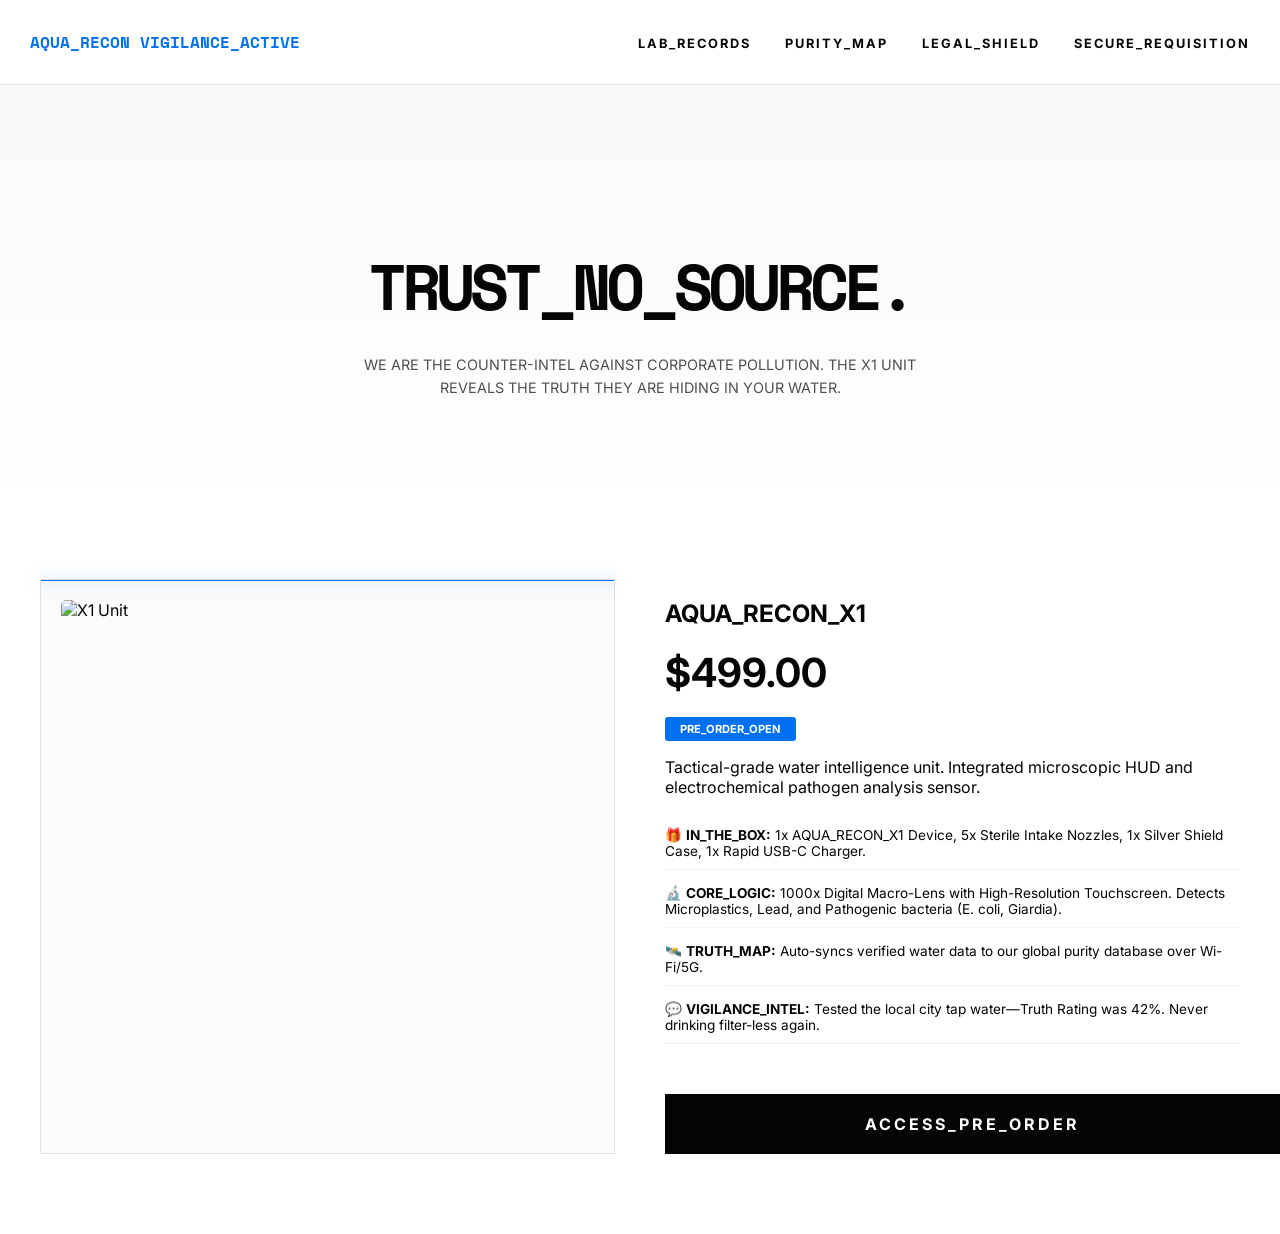
==== commit cf3ff34a: "Deploy Legal Shield: Secure disclaimers and ToS for Aqua Recon" ====
--- a/index.html
+++ b/index.html
@@ -15,6 +15,7 @@
         <nav>
             <a href="#lab">LAB_RECORDS</a>
             <a href="#map">PURITY_MAP</a>
+            <a href="legal.html">LEGAL_SHIELD</a>
             <a href="https://spacedungeontech.etsy.com" class="etsy-portal">SECURE_REQUISITION</a>
         </nav>
     </header>
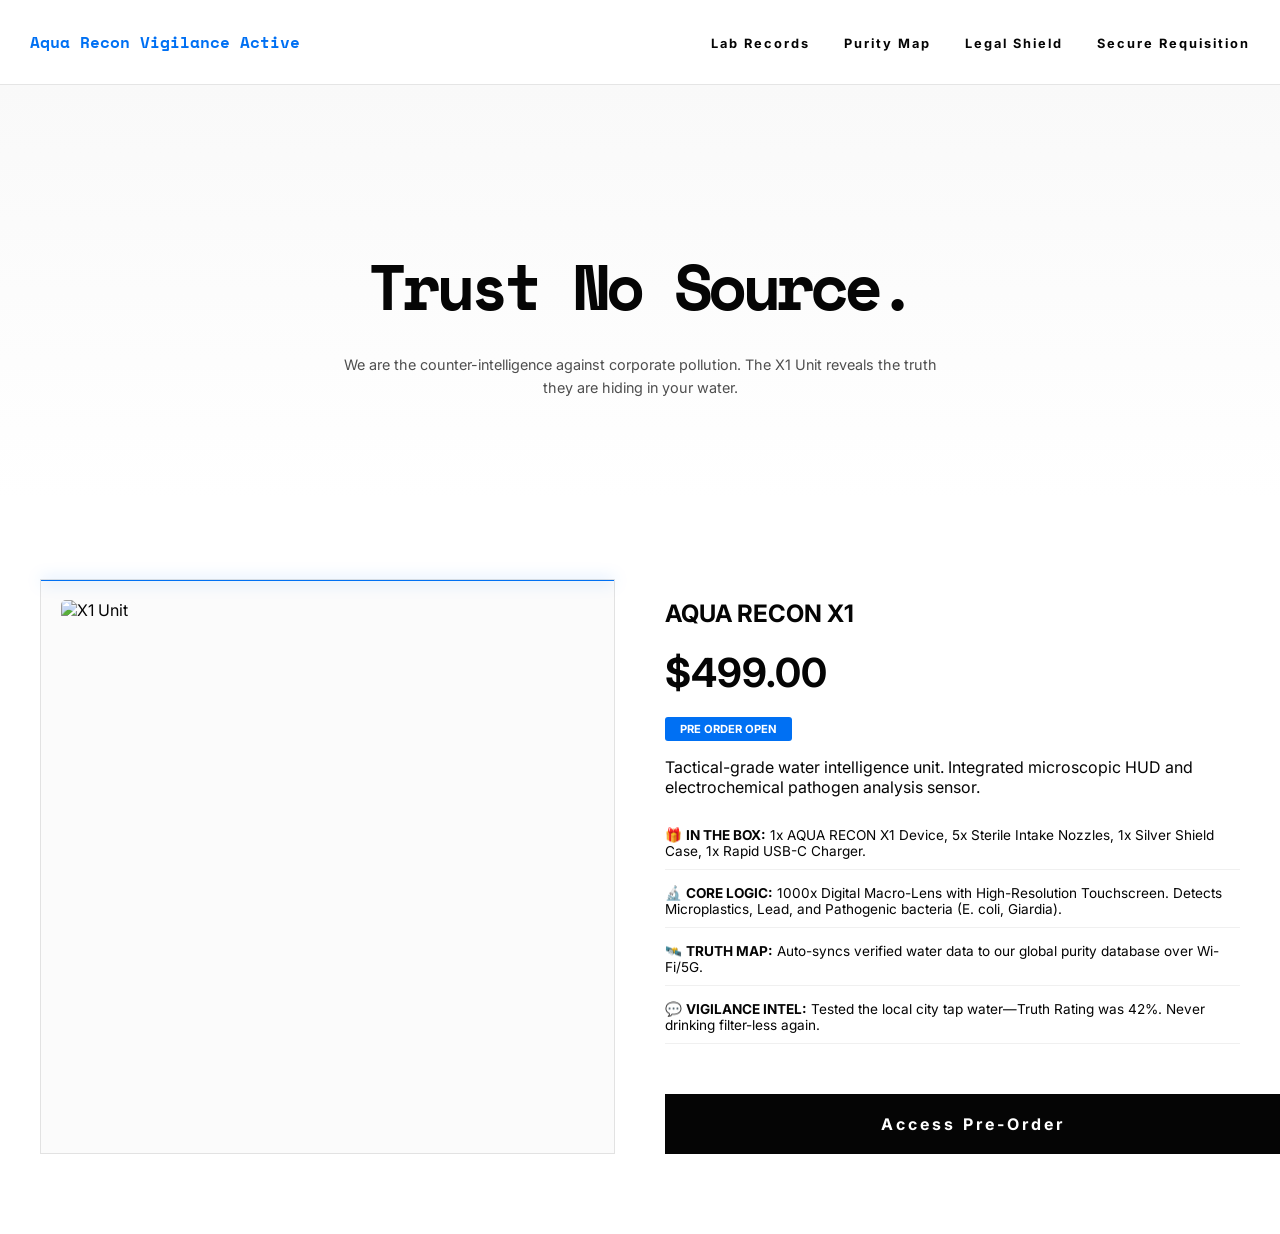
==== commit 095c4f6c: "Humanize site: Removed underscores and improved readability" ====
--- a/index.html
+++ b/index.html
@@ -3,7 +3,7 @@
 <head>
     <meta charset="UTF-8">
     <meta name="viewport" content="width=device-width, initial-scale=1.0">
-    <title>AQUA_RECON // GLOBAL_PURITY_INTEL</title>
+    <title>Aqua Recon // Global Purity Intel</title>
     <link href="https://fonts.googleapis.com/css2?family=Space+Mono&family=Inter:wght@300;400;700&display=swap" rel="stylesheet">
     <link rel="stylesheet" href="style.css">
 </head>
@@ -11,19 +11,19 @@
     <div class="water-background"></div>
     
     <header>
-        <div class="logo">AQUA_RECON <span class="blink">VIGILANCE_ACTIVE</span></div>
+        <div class="logo">Aqua Recon <span class="blink">Vigilance Active</span></div>
         <nav>
-            <a href="#lab">LAB_RECORDS</a>
-            <a href="#map">PURITY_MAP</a>
-            <a href="legal.html">LEGAL_SHIELD</a>
-            <a href="https://spacedungeontech.etsy.com" class="etsy-portal">SECURE_REQUISITION</a>
+            <a href="#lab">Lab Records</a>
+            <a href="#map">Purity Map</a>
+            <a href="legal.html">Legal Shield</a>
+            <a href="https://spacedungeontech.etsy.com" class="etsy-portal">Secure Requisition</a>
         </nav>
     </header>
 
     <main id="app">
         <section class="hero-section">
-            <h1 class="glitch" data-text="TRUST_NO_SOURCE.">TRUST_NO_SOURCE.</h1>
-            <p class="manifesto">WE ARE THE COUNTER-INTEL AGAINST CORPORATE POLLUTION. THE X1 UNIT REVEALS THE TRUTH THEY ARE HIDING IN YOUR WATER.</p>
+            <h1 class="glitch" data-text="Trust No Source.">Trust No Source.</h1>
+            <p class="manifesto">We are the counter-intelligence against corporate pollution. The X1 Unit reveals the truth they are hiding in your water.</p>
         </section>
 
         <section id="catalog" class="product-reveal">
@@ -43,14 +43,14 @@
                         <div class="scanner-line"></div>
                     </div>
                     <div class="data-sector">
-                        <h2>${p.name}</h2>
+                        <h2>${p.name.replace(/_/g, ' ')}</h2>
                         <div class="price-tag">$${p.price}</div>
-                        <div class="status-tag pulse">${p.status}</div>
+                        <div class="status-tag pulse">${p.status.replace(/_/g, ' ')}</div>
                         <p class="p-desc">${p.desc}</p>
                         <ul class="p-bullets">
-                            ${p.bullets.map(b => `<li>${b}</li>`).join('')}
+                            ${p.bullets.map(b => `<li>${b.replace(/_/g, ' ')}</li>`).join('')}
                         </ul>
-                        <a href="https://spacedungeontech.etsy.com" class="buy-btn">ACCESS_PRE_ORDER</a>
+                        <a href="https://spacedungeontech.etsy.com" class="buy-btn">Access Pre-Order</a>
                     </div>
                 </div>
             `).join('');
